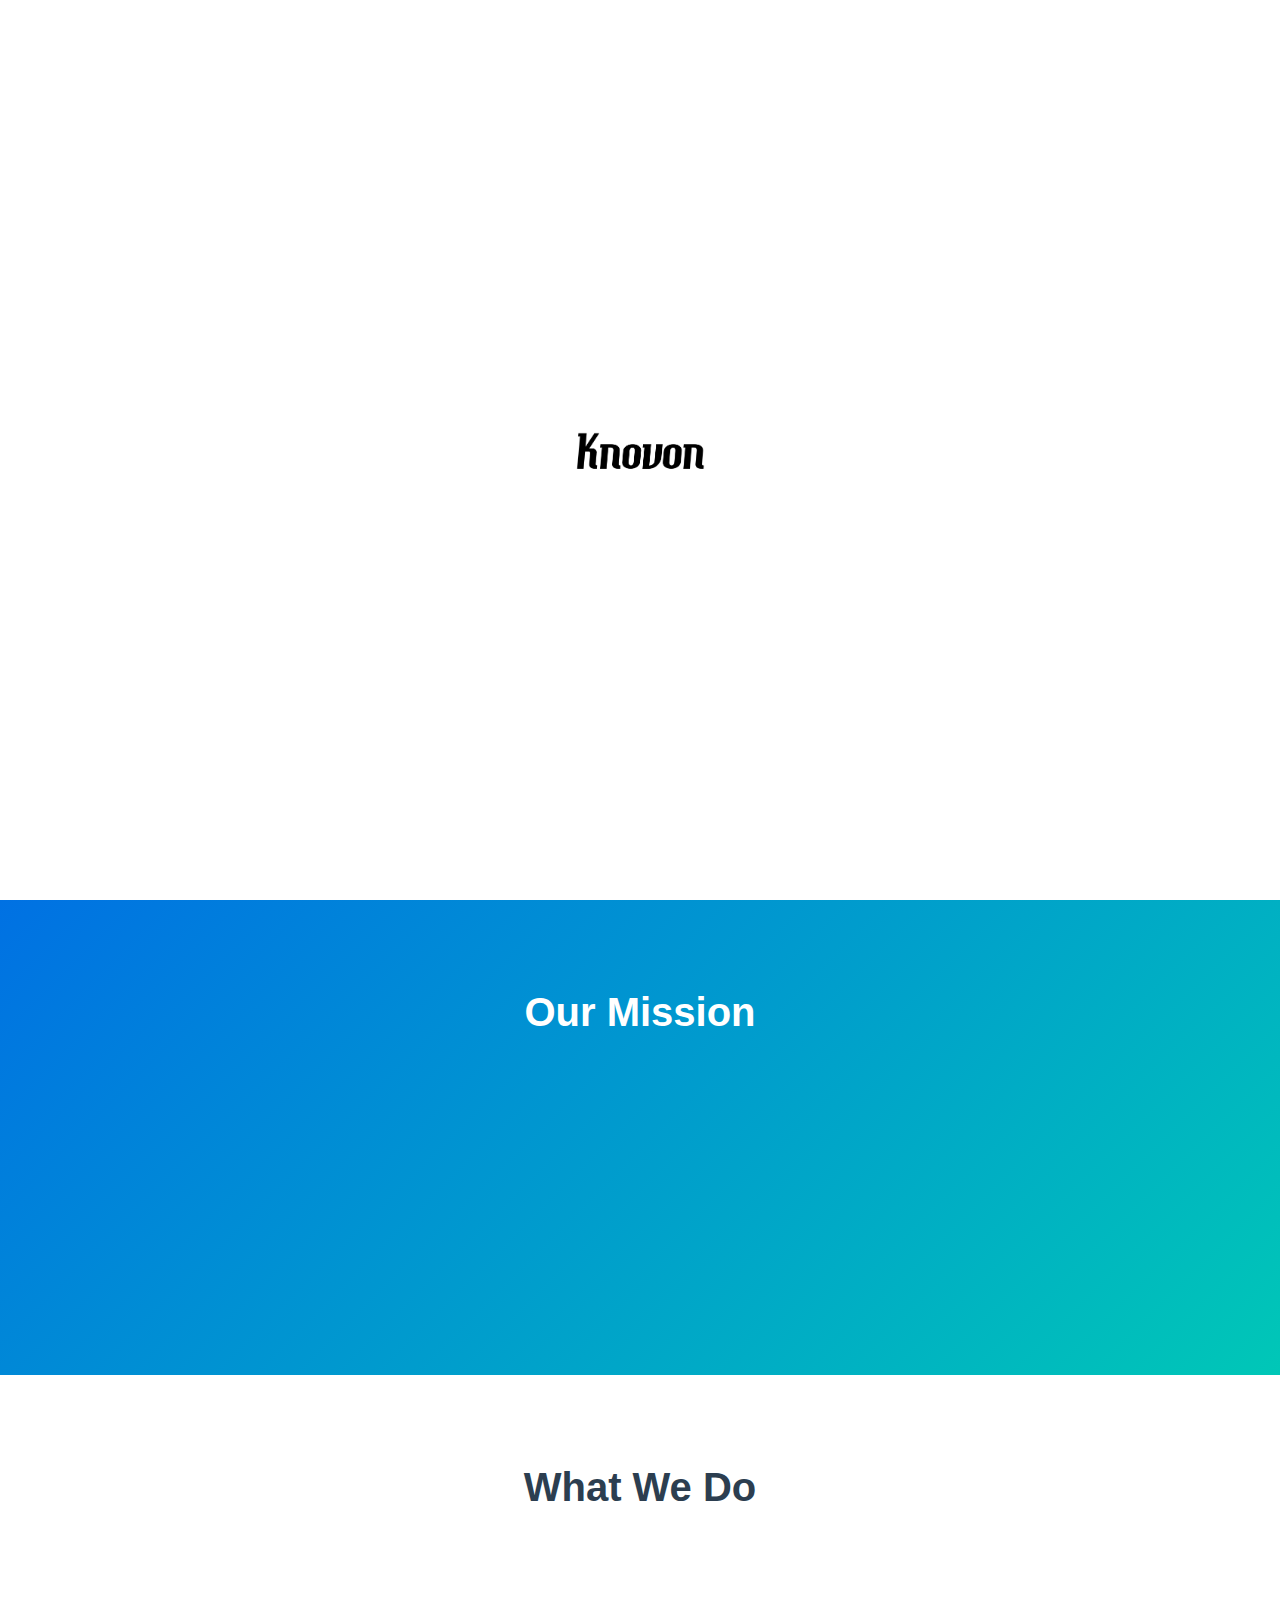
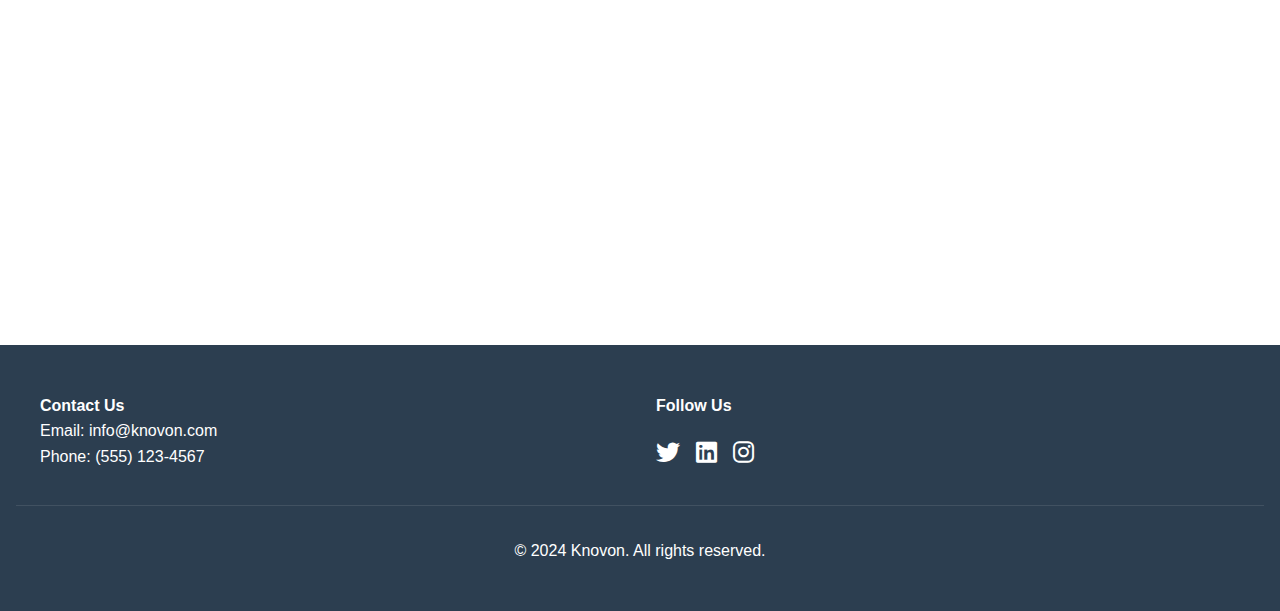
==== index.html @ cc5203a2 "Initial commit" ====
<!DOCTYPE html>
<html lang="en">
<head>
    <meta charset="UTF-8">
    <meta name="viewport" content="width=device-width, initial-scale=1.0">
    <meta name="description" content="Knovon - Innovating technology, shaping the future, and empowering tomorrow's workforce through cutting-edge software solutions and training programs">
    <meta name="keywords" content="technology innovation, software development, workforce training, tech mentorship, volunteer opportunities">
    <title>Knovon | Innovating Technology, Shaping Future</title>
    <link rel="stylesheet" href="styles.css">
    <link rel="stylesheet" href="https://cdnjs.cloudflare.com/ajax/libs/font-awesome/6.0.0/css/all.min.css">
</head>
<body>
    <header>
        <nav class="main-nav">
            <div class="logo">
                <img src="Knovon_black.png" alt="Knovon Logo" class="logo-img">
            </div>
            <div class="nav-container">
                <ul class="nav-links">
                    <li><a href="#about">About Us</a></li>
                    <li><a href="#innovation">Innovation</a></li>
                    <li><a href="#training">Training</a></li>
                    <li><a href="#careers">Careers</a></li>
                    <li><a href="#contact">Contact</a></li>
                </ul>
                <button class="join-us-btn">Join Us</button>
                <button class="mobile-menu-btn">
                    <span></span>
                    <span></span>
                    <span></span>
                </button>
            </div>
        </nav>
    </header>

    <main>
        <section class="hero">
            <div class="hero-content">
                <h1>Innovating Technology, Empowering the Future</h1>
                <p>Building tomorrow's technology leaders through innovative software development, game creation, and hands-on training programs.</p>
                <div class="cta-buttons">
                    <button class="primary-btn">Join Our Community</button>
                    <button class="secondary-btn">Explore Projects</button>
                </div>
            </div>
            <div class="hero-stats">
                <div class="stat-item">
                    <span class="stat-number">1000+</span>
                    <span class="stat-label">Students Impacted Annually</span>
                </div>
                <div class="stat-item">
                    <span class="stat-number">50+</span>
                    <span class="stat-label">Active Projects</span>
                </div>
                <div class="stat-item">
                    <span class="stat-number">100%</span>
                    <span class="stat-label">Hands-on Learning</span>
                </div>
            </div>
        </section>

        <section id="vision" class="vision-section">
            <h2>Our Mission</h2>
            <div class="vision-cards">
                <div class="vision-card">
                    <i class="fas fa-rocket"></i>
                    <h3>Innovate</h3>
                    <p>Developing groundbreaking software, apps, and games that address real-world challenges</p>
                </div>
                <div class="vision-card">
                    <i class="fas fa-users"></i>
                    <h3>Empower</h3>
                    <p>Providing hands-on training and mentorship to shape tomorrow's tech leaders</p>
                </div>
                <div class="vision-card">
                    <i class="fas fa-lightbulb"></i>
                    <h3>Inspire</h3>
                    <p>Fostering creativity and innovation through collaborative learning</p>
                </div>
            </div>
        </section>

        <section id="what-we-do" class="services-section">
            <h2>What We Do</h2>
            <div class="services-grid">
                <div class="service-card">
                    <i class="fas fa-mobile-alt"></i>
                    <h3>Software Development</h3>
                    <p>Building scalable mobile apps, websites, and server solutions</p>
                </div>
                <div class="service-card">
                    <i class="fas fa-gamepad"></i>
                    <h3>Game Development</h3>
                    <p>Creating engaging games and mods for platforms like Roblox and Minecraft</p>
                </div>
                <div class="service-card">
                    <i class="fas fa-brain"></i>
                    <h3>Research & Innovation</h3>
                    <p>Exploring AI, machine learning, and emerging technologies</p>
                </div>
                <div class="service-card">
                    <i class="fas fa-graduation-cap"></i>
                    <h3>Workforce Training</h3>
                    <p>Offering structured mentorship and real-world project experience</p>
                </div>
            </div>
        </section>
    </main>

    <footer>
        <div class="footer-content">
            <div class="footer-section">
                <h4>Contact Us</h4>
                <p>Email: info@knovon.com</p>
                <p>Phone: (555) 123-4567</p>
            </div>
            <div class="footer-section">
                <h4>Follow Us</h4>
                <div class="social-links">
                    <a href="#" aria-label="Follow us on Twitter"><i class="fab fa-twitter"></i></a>
                    <a href="#" aria-label="Connect on LinkedIn"><i class="fab fa-linkedin"></i></a>
                    <a href="#" aria-label="Follow us on Instagram"><i class="fab fa-instagram"></i></a>
                </div>
            </div>
        </div>
        <div class="footer-bottom">
            <p>&copy; 2024 Knovon. All rights reserved.</p>
        </div>
    </footer>
    <div class="loading">
        <img src="Knovon_black.png" alt="Knovon Logo" class="loading-logo">
    </div>
    <script src="script.js"></script>
</body>
</html>
---- styles.css ----
:root {
    --primary-color: #0071e3;
    --secondary-color: #00c7b7;
    --accent-color: #ff6b6b;
    --text-color: #2c3e50;
    --light-bg: #f8f9fa;
    --white: #ffffff;
    --transition: all 0.3s ease;
    --max-width: 1200px;
    --header-height: 80px;
}

* {
    margin: 0;
    padding: 0;
    box-sizing: border-box;
    font-family: 'Inter', -apple-system, BlinkMacSystemFont, "Segoe UI", Roboto, sans-serif;
}

body {
    color: var(--text-color);
    line-height: 1.6;
}

/* Navigation */
.main-nav {
    display: flex;
    justify-content: space-between;
    align-items: center;
    padding: 0 5%;
    background: var(--white);
    box-shadow: 0 2px 10px rgba(0, 0, 0, 0.1);
    position: fixed;
    width: 100%;
    z-index: 1000;
    height: var(--header-height);
}

.nav-container {
    display: flex;
    align-items: center;
    gap: 2rem;
}

.nav-links {
    display: flex;
    gap: 2rem;
    list-style: none;
}

.nav-links a {
    text-decoration: none;
    color: var(--text-color);
    font-weight: 500;
    transition: var(--transition);
}

.nav-links a:hover {
    color: var(--primary-color);
}

.join-us-btn {
    background: var(--primary-color);
    color: var(--white);
    padding: 0.5rem 1.5rem;
    border: none;
    border-radius: 25px;
    cursor: pointer;
    transition: var(--transition);
}

.join-us-btn:hover {
    background: darken(var(--primary-color), 10%);
    transform: translateY(-2px);
}

.logo {
    display: flex;
    align-items: center;
}

.logo-img {
    height: 50px;
    width: auto;
    transition: var(--transition);
}

.logo-img:hover {
    transform: scale(1.05);
}

.mobile-menu-btn {
    display: none;
    background: none;
    border: none;
    cursor: pointer;
    padding: 0.5rem;
}

.mobile-menu-btn span {
    display: block;
    width: 25px;
    height: 2px;
    background-color: var(--text-color);
    margin: 5px 0;
    transition: var(--transition);
}

/* Hero Section */
.hero {
    min-height: 100vh;
    background: linear-gradient(135deg, var(--primary-color), var(--secondary-color));
    color: var(--white);
    display: flex;
    flex-direction: column;
    justify-content: center;
    align-items: center;
    text-align: center;
    padding: 5rem 1rem;
    padding-top: calc(var(--header-height) + 2rem);
}

.hero-content {
    max-width: 800px;
    margin: 0 auto;
}

.hero-content h1 {
    font-size: 3.5rem;
    margin-bottom: 1rem;
    line-height: 1.2;
}

.hero-content p {
    font-size: 1.25rem;
    margin-bottom: 2rem;
    max-width: 600px;
}

.cta-buttons {
    display: flex;
    gap: 1rem;
    justify-content: center;
}

.primary-btn, .secondary-btn {
    padding: 1rem 2rem;
    border-radius: 25px;
    font-weight: 600;
    cursor: pointer;
    transition: var(--transition);
}

.primary-btn {
    background: var(--white);
    color: var(--primary-color);
    border: none;
}

.secondary-btn {
    background: transparent;
    color: var(--white);
    border: 2px solid var(--white);
}

/* Stats Section */
.hero-stats {
    display: flex;
    gap: 3rem;
    margin-top: 4rem;
}

.stat-item {
    text-align: center;
}

.stat-number {
    font-size: 2.5rem;
    font-weight: 700;
    display: block;
}

.stat-label {
    font-size: 1rem;
    opacity: 0.9;
}

/* Vision Section */
.vision-section {
    padding: 5rem 1rem;
    background: linear-gradient(135deg, var(--primary-color), var(--secondary-color));
    color: var(--white);
}

.vision-section h2 {
    text-align: center;
    margin-bottom: 3rem;
    font-size: 2.5rem;
}

.vision-cards {
    display: grid;
    grid-template-columns: repeat(auto-fit, minmax(250px, 1fr));
    gap: 2rem;
    margin-top: 3rem;
}

.vision-card {
    background: rgba(255, 255, 255, 0.1);
    backdrop-filter: blur(10px);
    border: 1px solid rgba(255, 255, 255, 0.2);
    padding: 2rem;
    border-radius: 10px;
    text-align: center;
    transition: var(--transition);
    box-shadow: 0 4px 6px rgba(0, 0, 0, 0.1);
    cursor: pointer;
    transform-origin: center;
}

.vision-card:hover {
    transform: translateY(-10px) scale(1.02);
}

.vision-card i {
    font-size: 2.5rem;
    color: var(--white);
    margin-bottom: 1rem;
}

.vision-card h3,
.vision-card p {
    color: var(--white);
}

/* Services Section */
.services-section {
    padding: 5rem 1rem;
    background: var(--white);
}

.services-section h2 {
    text-align: center;
    margin-bottom: 3rem;
    font-size: 2.5rem;
    color: var(--text-color);
}

.services-grid {
    display: grid;
    grid-template-columns: repeat(auto-fit, minmax(250px, 1fr));
    gap: 2rem;
    max-width: 1200px;
    margin: 0 auto;
    padding: 0 1rem;
}

.service-card {
    background: var(--light-bg);
    padding: 2rem;
    border-radius: 10px;
    text-align: center;
    transition: var(--transition);
    box-shadow: 0 4px 6px rgba(0, 0, 0, 0.1);
    cursor: pointer;
    transform-origin: center;
}

.service-card:hover {
    transform: translateY(-10px) scale(1.02);
}

.service-card i {
    font-size: 2.5rem;
    color: var(--primary-color);
    margin-bottom: 1.5rem;
}

.service-card h3 {
    color: var(--text-color);
    margin-bottom: 1rem;
    font-size: 1.5rem;
}

.service-card p {
    color: var(--text-color);
    opacity: 0.8;
    line-height: 1.6;
}

/* Footer */
footer {
    background: var(--text-color);
    color: var(--white);
    padding: 3rem 1rem;
}

.footer-content {
    display: grid;
    grid-template-columns: repeat(auto-fit, minmax(200px, 1fr));
    gap: 2rem;
    max-width: 1200px;
    margin: 0 auto;
}

.social-links {
    display: flex;
    gap: 1rem;
    margin-top: 1rem;
}

.social-links a {
    color: var(--white);
    font-size: 1.5rem;
    transition: var(--transition);
}

.social-links a:hover {
    color: var(--secondary-color);
}

.footer-bottom {
    text-align: center;
    margin-top: 2rem;
    padding-top: 2rem;
    border-top: 1px solid rgba(255, 255, 255, 0.1);
}

/* Responsive Design */
@media (max-width: 968px) {
    .nav-container {
        gap: 1rem;
    }

    .nav-links {
        position: fixed;
        top: var(--header-height);
        left: 0;
        width: 100%;
        background: var(--white);
        flex-direction: column;
        align-items: center;
        padding: 2rem;
        gap: 1.5rem;
        transform: translateY(-150%);
        opacity: 0;
        transition: var(--transition);
        box-shadow: 0 4px 6px rgba(0, 0, 0, 0.1);
    }

    .nav-links.active {
        transform: translateY(0);
        opacity: 1;
    }

    .mobile-menu-btn {
        display: block;
    }

    .mobile-menu-btn.active span:nth-child(1) {
        transform: rotate(45deg) translate(5px, 5px);
    }

    .mobile-menu-btn.active span:nth-child(2) {
        opacity: 0;
    }

    .mobile-menu-btn.active span:nth-child(3) {
        transform: rotate(-45deg) translate(7px, -6px);
    }
}

@media (max-width: 768px) {
    :root {
        --header-height: 60px;
    }

    .hero-content h1 {
        font-size: 2rem;
    }

    .hero-content p {
        font-size: 1rem;
    }

    .cta-buttons {
        flex-direction: column;
        gap: 1rem;
    }

    .primary-btn, .secondary-btn {
        width: 100%;
    }

    .hero-stats {
        flex-direction: column;
        gap: 2rem;
    }

    .vision-cards, .services-grid {
        grid-template-columns: 1fr;
    }
}

/* Add smooth scrolling */
html {
    scroll-behavior: smooth;
}

/* Add loading animation */
.loading {
    position: fixed;
    top: 0;
    left: 0;
    width: 100%;
    height: 100%;
    background: var(--white);
    display: flex;
    justify-content: center;
    align-items: center;
    z-index: 9999;
}

.loading.hidden {
    display: none;
}

.loading-logo {
    height: 80px;
    width: auto;
    animation: pulse 1.5s infinite;
}

@keyframes pulse {
    0% {
        transform: scale(1);
        opacity: 1;
    }
    50% {
        transform: scale(1.1);
        opacity: 0.8;
    }
    100% {
        transform: scale(1);
        opacity: 1;
    }
}

/* Add scroll animations */
.fade-in {
    opacity: 0;
    transform: translateY(20px);
    transition: opacity 0.6s ease, transform 0.6s ease;
}

.fade-in.visible {
    opacity: 1;
    transform: translateY(0);
}

/* Center all section content */
.section-container {
    max-width: var(--max-width);
    margin: 0 auto;
    padding: 0 2rem;
}
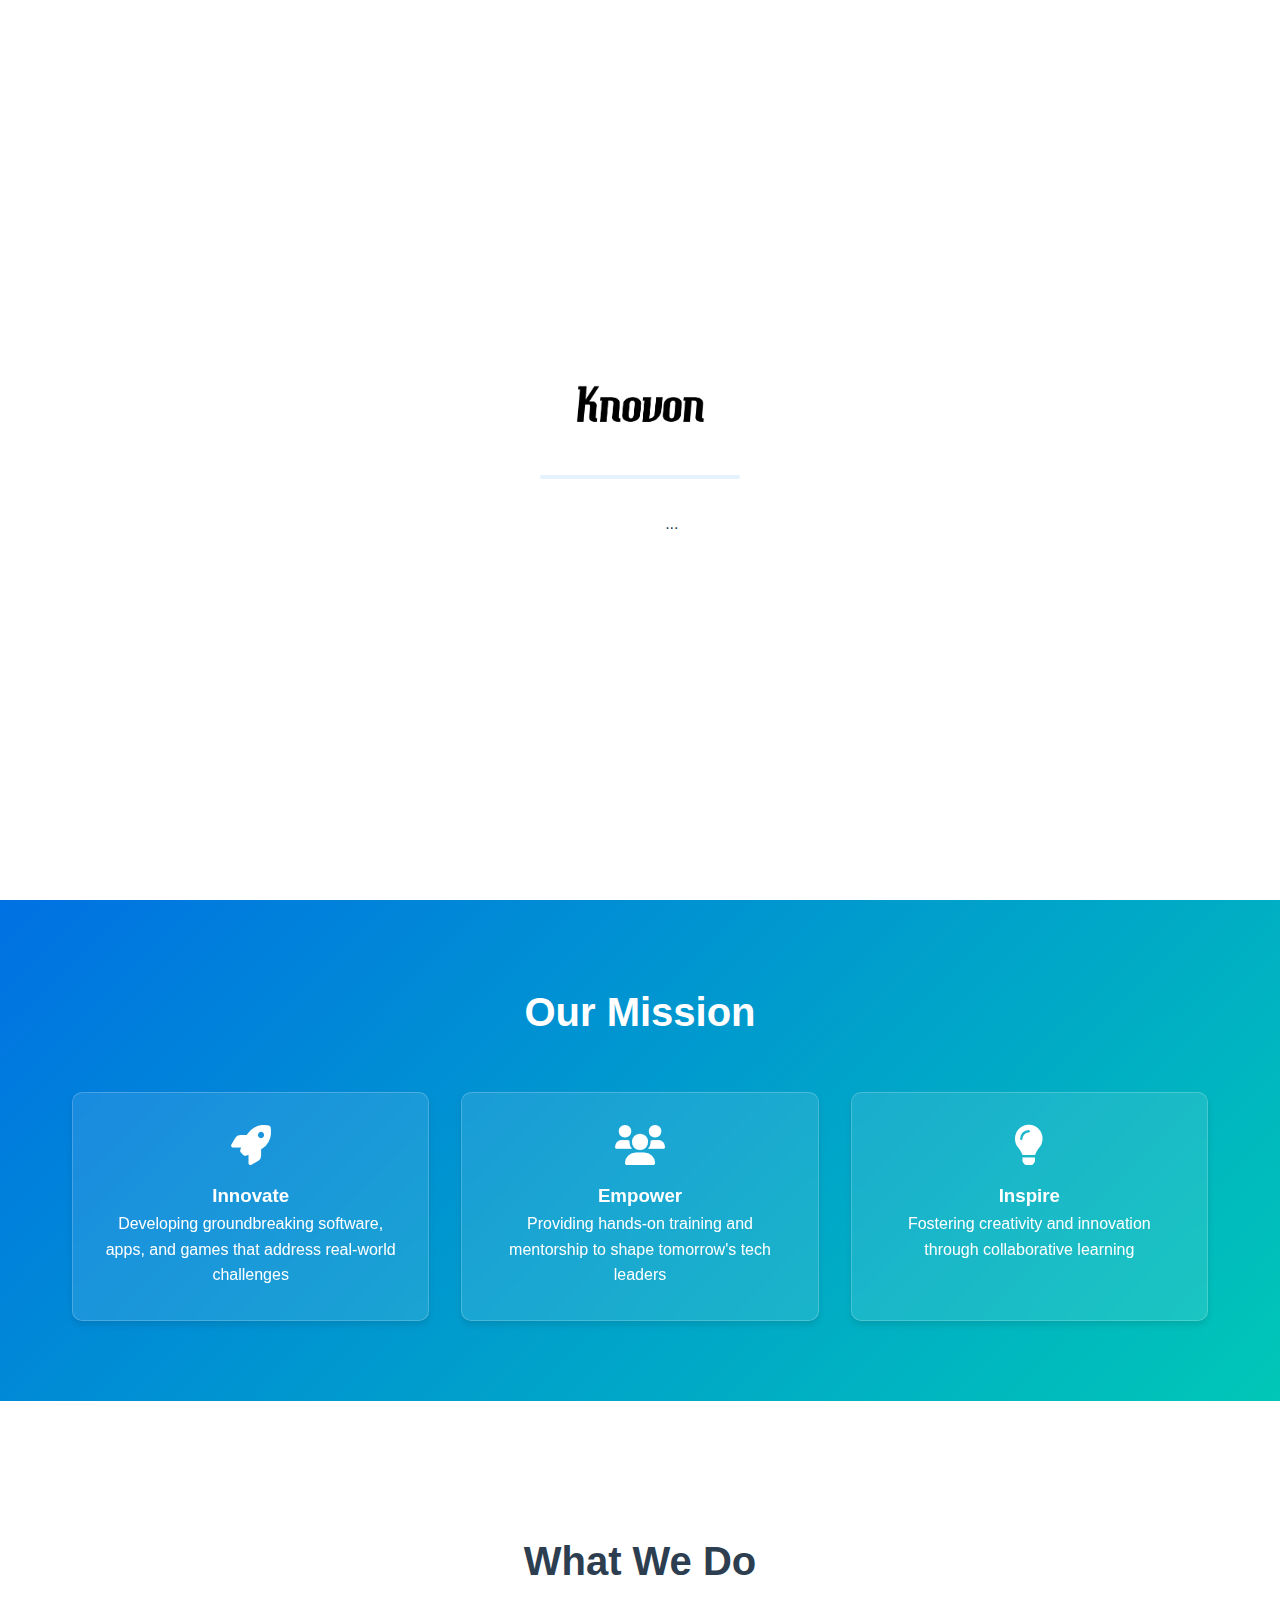
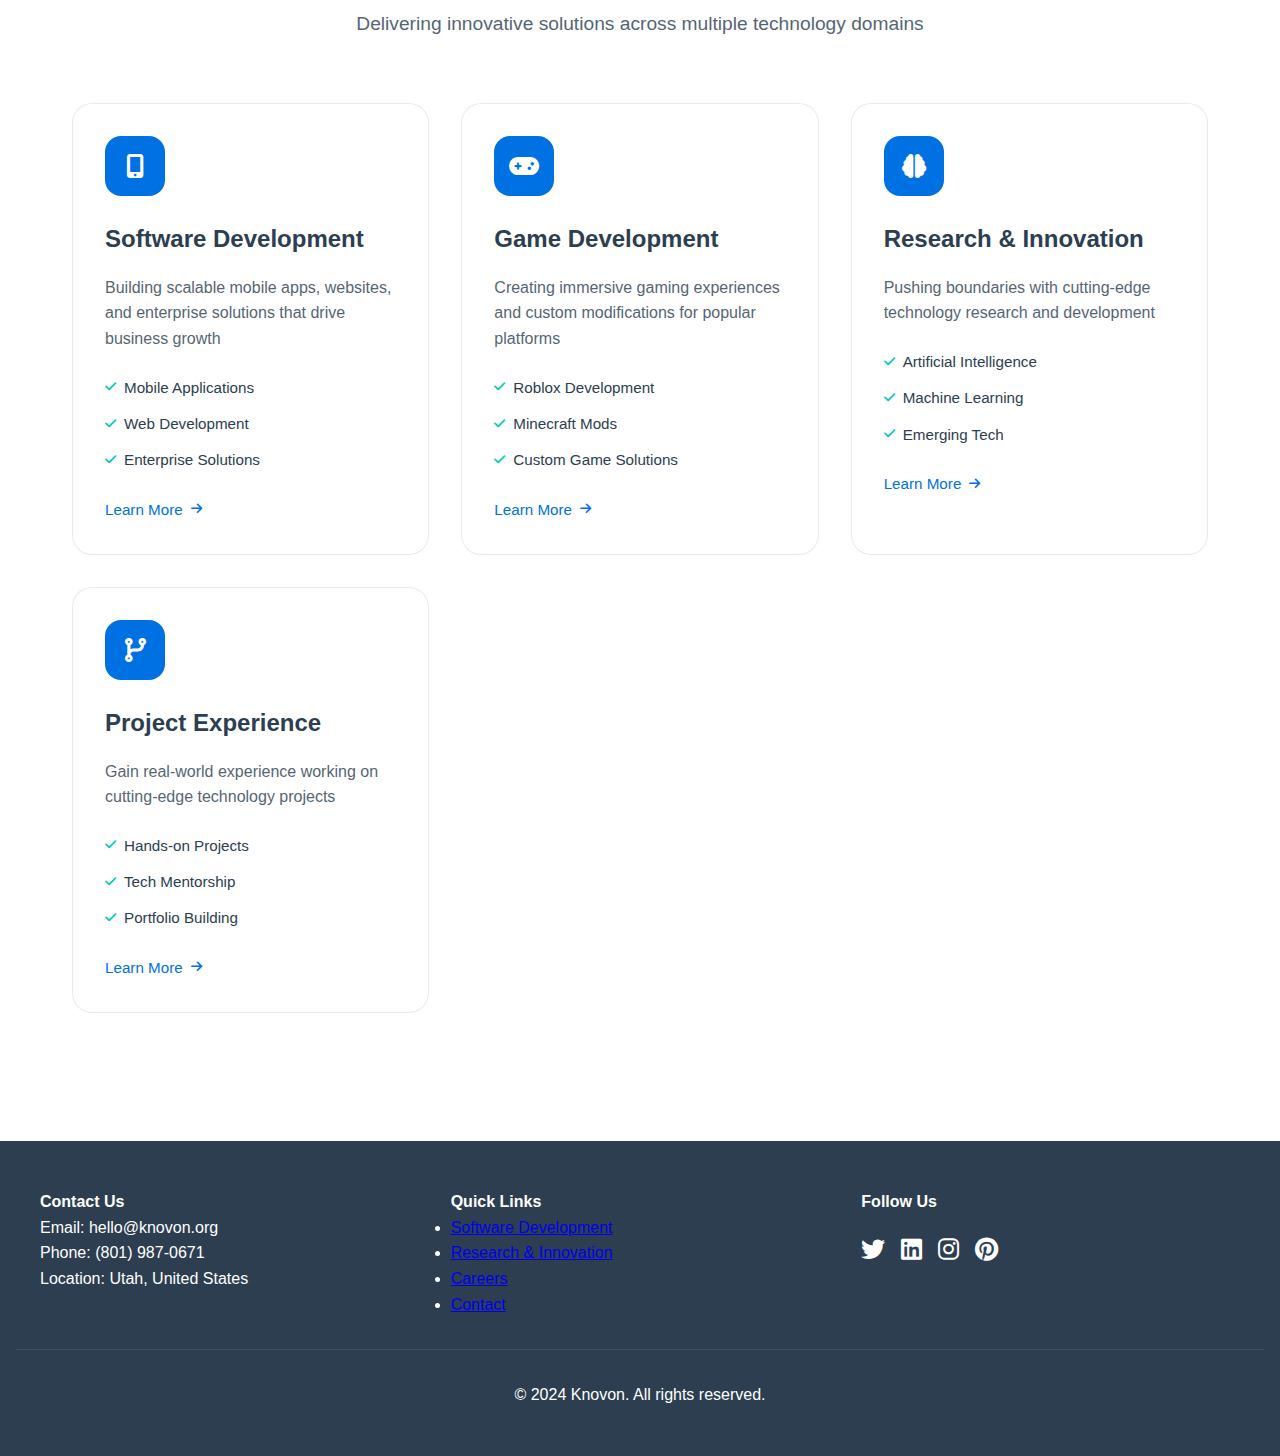
==== commit 7176dd01: "bugfix" ====
--- a/index.html
+++ b/index.html
@@ -3,9 +3,14 @@
 <head>
     <meta charset="UTF-8">
     <meta name="viewport" content="width=device-width, initial-scale=1.0">
-    <meta name="description" content="Knovon - Innovating technology, shaping the future, and empowering tomorrow's workforce through cutting-edge software solutions and training programs">
-    <meta name="keywords" content="technology innovation, software development, workforce training, tech mentorship, volunteer opportunities">
-    <title>Knovon | Innovating Technology, Shaping Future</title>
+    <meta name="description" content="Knovon is a leading software development enterprise empowering the next generation through innovative technology, game development, and hands-on training programs. Join us in shaping the future of tech.">
+    <meta name="keywords" content="software development, tech education, game development, coding training, tech innovation, Minecraft mods, Roblox development, student mentorship, tech internships, Utah tech company">
+    <meta name="author" content="Knovon">
+    <meta property="og:title" content="Knovon | Innovating Technology, Empowering the Future">
+    <meta property="og:description" content="Building tomorrow's technology leaders through innovative software development, game creation, and hands-on training programs.">
+    <meta property="og:image" content="images/Knovon_black.png">
+    <meta property="og:url" content="https://knovon.org">
+    <title>Knovon | Innovating Technology, Empowering the Future</title>
     <link rel="stylesheet" href="styles.css">
     <link rel="stylesheet" href="https://cdnjs.cloudflare.com/ajax/libs/font-awesome/6.0.0/css/all.min.css">
 </head>
@@ -13,17 +18,215 @@
     <header>
         <nav class="main-nav">
             <div class="logo">
-                <img src="Knovon_black.png" alt="Knovon Logo" class="logo-img">
+                <a href="index.html">
+                    <img src="images/Knovon_black.png" alt="Knovon Logo" class="logo-img">
+                </a>
             </div>
             <div class="nav-container">
                 <ul class="nav-links">
-                    <li><a href="#about">About Us</a></li>
-                    <li><a href="#innovation">Innovation</a></li>
-                    <li><a href="#training">Training</a></li>
-                    <li><a href="#careers">Careers</a></li>
-                    <li><a href="#contact">Contact</a></li>
+                    <li class="dropdown">
+                        <a href="#" class="dropdown-trigger">Innovations <i class="fas fa-chevron-down"></i></a>
+                        <div class="mega-dropdown">
+                            <div class="dropdown-content">
+                                <div class="dropdown-section featured">
+                                    <h3>Our Innovations</h3>
+                                    <img src="images/Ofice-Look1.png" alt="Knovon Innovation" class="dropdown-image">
+                                    <p>Creating cutting-edge solutions that shape the future of technology.</p>
+                                    <a href="innovation.html" class="learn-more-btn">View All Projects <i class="fas fa-arrow-right"></i></a>
+                                </div>
+                                <div class="dropdown-section links">
+                                    <div class="link-column">
+                                        <h4>Featured iOS Apps</h4>
+                                        <div class="app-links">
+                                            <a href="#" class="app-link">
+                                                <img src="images/excutiveActions.png" alt="Executive Action" class="app-icon">
+                                                <div class="app-info">
+                                                    <span class="app-name">Executive Action</span>
+                                                    <span class="app-platform">iOS App</span>
+                                                </div>
+                                            </a>
+                                            <a href="#" class="app-link">
+                                                <img src="images/Knovon_black.png" alt="Bible App" class="app-icon">
+                                                <div class="app-info">
+                                                    <span class="app-name">Bible App</span>
+                                                    <span class="app-platform">iOS App</span>
+                                                </div>
+                                            </a>
+                                        </div>
+                                    </div>
+                                    <div class="link-column">
+                                        <h4>Programs</h4>
+                                        <ul>
+                                            <li><a href="https://kids.knovon.org" target="_blank">Knovon Kids</a></li>
+                                            <li><a href="#">Executive Action</a></li>
+                                            <li><a href="#">Web Programs</a></li>
+                                            <li><a href="#">Browser Extensions</a></li>
+                                            <li><a href="apps.html">More Apps</a></li>
+                                        </ul>
+                                    </div>
+                                    <div class="link-column">
+                                        <h4>Solutions</h4>
+                                        <ul>
+                                            <li><a href="software.html">Software Development</a></li>
+                                            <li><a href="games.html">Game Development</a></li>
+                                            <li><a href="innovation.html">Research & Innovation</a></li>
+                                            <li><a href="careers.html">Join Our Team</a></li>
+                                        </ul>
+                                    </div>
+                                </div>
+                            </div>
+                        </div>
+                    </li>
+                    <li class="dropdown">
+                        <a href="#" class="dropdown-trigger">About Us <i class="fas fa-chevron-down"></i></a>
+                        <div class="mega-dropdown">
+                            <div class="dropdown-content">
+                                <div class="dropdown-section featured">
+                                    <h3>About Knovon</h3>
+                                    <img src="https://placehold.co/800x400?text=About+Knovon" alt="Knovon Office" class="dropdown-image">
+                                    <p>Empowering the next generation through innovative technology and hands-on learning experiences.</p>
+                                    <a href="about.html" class="learn-more-btn">Learn More <i class="fas fa-arrow-right"></i></a>
+                                </div>
+                                <div class="dropdown-section links">
+                                    <div class="link-column">
+                                        <h4>Company</h4>
+                                        <ul>
+                                            <li><a href="about.html#story">Our Story</a></li>
+                                            <li><a href="about.html#mission">Mission & Values</a></li>
+                                            <li><a href="about.html#team">Leadership Team</a></li>
+                                            <li><a href="about.html#impact">Social Impact</a></li>
+                                        </ul>
+                                    </div>
+                                    <div class="link-column">
+                                        <h4>What We Do</h4>
+                                        <ul>
+                                            <li><a href="software.html">Software Development</a></li>
+                                            <li><a href="games.html">Game Development</a></li>
+                                            <li><a href="training.html">Workforce Training</a></li>
+                                            <li><a href="innovation.html">Innovation Lab</a></li>
+                                        </ul>
+                                    </div>
+                                    <div class="link-column">
+                                        <h4>Latest Updates</h4>
+                                        <div class="news-item">
+                                            <span class="news-date">March 2024</span>
+                                            <a href="#" class="news-link">Knovon Launches New Innovation Lab</a>
+                                        </div>
+                                        <div class="news-item">
+                                            <span class="news-date">February 2024</span>
+                                            <a href="#" class="news-link">Partnership with Local Schools Announced</a>
+                                        </div>
+                                    </div>
+                                </div>
+                            </div>
+                        </div>
+                    </li>
+                    <li><a href="careers.html">Careers</a></li>
+                    <li class="dropdown">
+                        <a href="#" class="dropdown-trigger">Contact <i class="fas fa-chevron-down"></i></a>
+                        <div class="mega-dropdown">
+                            <div class="dropdown-content">
+                                <div class="dropdown-section featured">
+                                    <h3>Get in Touch</h3>
+                                    <p>We'd love to hear from you! Reach out through any of these channels.</p>
+                                    <div class="contact-options">
+                                        <a href="mailto:hello@knovon.org" class="contact-option">
+                                            <i class="fas fa-envelope"></i>
+                                            <div class="contact-info">
+                                                <span class="contact-label">Email Us</span>
+                                                <span class="contact-value">hello@knovon.org</span>
+                                            </div>
+                                        </a>
+                                        <a href="tel:8019870671" class="contact-option">
+                                            <i class="fas fa-phone"></i>
+                                            <div class="contact-info">
+                                                <span class="contact-label">Call Us</span>
+                                                <span class="contact-value">(801) 987-0671</span>
+                                            </div>
+                                        </a>
+                                        <a href="support.html" class="contact-option">
+                                            <i class="fas fa-headset"></i>
+                                            <div class="contact-info">
+                                                <span class="contact-label">Support</span>
+                                                <span class="contact-value">Get Help</span>
+                                            </div>
+                                        </a>
+                                    </div>
+                                    <a href="contact.html" class="learn-more-btn">Contact Page <i class="fas fa-arrow-right"></i></a>
+                                </div>
+                                <div class="dropdown-section links">
+                                    <div class="link-column">
+                                        <h4>Help & Support</h4>
+                                        <ul>
+                                            <li>
+                                                <a href="beta-program.html">
+                                                    <i class="fas fa-flask"></i>
+                                                    Beta Program
+                                                </a>
+                                            </li>
+                                            <li>
+                                                <a href="report-problem.html">
+                                                    <i class="fas fa-bug"></i>
+                                                    Report a Problem
+                                                </a>
+                                            </li>
+                                            <li>
+                                                <a href="account-help.html">
+                                                    <i class="fas fa-user-shield"></i>
+                                                    Account Help
+                                                </a>
+                                            </li>
+                                            <li>
+                                                <a href="employee-help.html">
+                                                    <i class="fas fa-id-badge"></i>
+                                                    Employee Help Center
+                                                </a>
+                                            </li>
+                                        </ul>
+                                    </div>
+                                    <div class="link-column">
+                                        <h4>Connect With Us</h4>
+                                        <ul>
+                                            <li>
+                                                <a href="https://twitter.com/knovon_" target="_blank">
+                                                    <i class="fab fa-twitter"></i>
+                                                    Twitter
+                                                </a>
+                                            </li>
+                                            <li>
+                                                <a href="https://www.linkedin.com/company/knovon/" target="_blank">
+                                                    <i class="fab fa-linkedin"></i>
+                                                    LinkedIn
+                                                </a>
+                                            </li>
+                                            <li>
+                                                <a href="https://www.instagram.com/knovon/" target="_blank">
+                                                    <i class="fab fa-instagram"></i>
+                                                    Instagram
+                                                </a>
+                                            </li>
+                                            <li>
+                                                <a href="https://www.pinterest.com/knovondev/" target="_blank">
+                                                    <i class="fab fa-pinterest"></i>
+                                                    Pinterest
+                                                </a>
+                                            </li>
+                                            <li>
+                                                <a href="https://g.page/r/Cbdf1VD2_lmuEAI/review" target="_blank">
+                                                    <i class="fas fa-star"></i>
+                                                    Leave a Review
+                                                </a>
+                                            </li>
+                                        </ul>
+                                    </div>
+                                </div>
+                            </div>
+                        </div>
+                    </li>
                 </ul>
-                <button class="join-us-btn">Join Us</button>
+                <div class="nav-buttons">
+                    <button class="login-btn">Login <i class="fas fa-user"></i></button>
+                </div>
                 <button class="mobile-menu-btn">
                     <span></span>
                     <span></span>
@@ -31,77 +234,255 @@
                 </button>
             </div>
         </nav>
+        <!-- Mobile Menu -->
+        <div class="mobile-menu">
+            <div class="mobile-menu-header">
+                <img src="images/Knovon_black.png" alt="Knovon Logo" class="mobile-logo">
+                <button class="mobile-close-btn">
+                    <i class="fas fa-times"></i>
+                </button>
+            </div>
+            <nav class="mobile-nav">
+                <ul class="mobile-nav-list">
+                    <li>
+                        <a href="index.html">Home</a>
+                    </li>
+                    <li class="mobile-dropdown">
+                        <button class="mobile-dropdown-trigger">
+                            Innovations
+                            <i class="fas fa-chevron-down"></i>
+                        </button>
+                        <ul class="mobile-dropdown-content">
+                            <li><a href="https://kids.knovon.org">Knovon Kids</a></li>
+                            <li><a href="#">Executive Action</a></li>
+                            <li><a href="#">Web Programs</a></li>
+                            <li><a href="#">Browser Extensions</a></li>
+                            <li><a href="apps.html">All Apps</a></li>
+                        </ul>
+                    </li>
+                    <li class="mobile-dropdown">
+                        <button class="mobile-dropdown-trigger">
+                            About Us
+                            <i class="fas fa-chevron-down"></i>
+                        </button>
+                        <ul class="mobile-dropdown-content">
+                            <li><a href="about.html#story">Our Story</a></li>
+                            <li><a href="about.html#mission">Mission & Values</a></li>
+                            <li><a href="about.html#team">Leadership Team</a></li>
+                            <li><a href="about.html#impact">Social Impact</a></li>
+                        </ul>
+                    </li>
+                    <li>
+                        <a href="careers.html">Careers</a>
+                    </li>
+                    <li class="mobile-dropdown">
+                        <button class="mobile-dropdown-trigger">
+                            Contact
+                            <i class="fas fa-chevron-down"></i>
+                        </button>
+                        <ul class="mobile-dropdown-content">
+                            <li>
+                                <a href="mailto:hello@knovon.org">
+                                    <i class="fas fa-envelope"></i>
+                                    hello@knovon.org
+                                </a>
+                            </li>
+                            <li>
+                                <a href="tel:8019870671">
+                                    <i class="fas fa-phone"></i>
+                                    (801) 987-0671
+                                </a>
+                            </li>
+                            <li>
+                                <a href="support.html">
+                                    <i class="fas fa-headset"></i>
+                                    Support
+                                </a>
+                            </li>
+                            <li>
+                                <a href="beta-program.html">
+                                    <i class="fas fa-flask"></i>
+                                    Beta Program
+                                </a>
+                            </li>
+                            <li>
+                                <a href="report-problem.html">
+                                    <i class="fas fa-bug"></i>
+                                    Report a Problem
+                                </a>
+                            </li>
+                            <li>
+                                <a href="account-help.html">
+                                    <i class="fas fa-user-shield"></i>
+                                    Account Help
+                                </a>
+                            </li>
+                            <li>
+                                <a href="employee-help.html">
+                                    <i class="fas fa-id-badge"></i>
+                                    Employee Help Center
+                                </a>
+                            </li>
+                            <li>
+                                <a href="contact.html">
+                                    <i class="fas fa-arrow-right"></i>
+                                    Contact Page
+                                </a>
+                            </li>
+                            <li>
+                                <a href="https://g.page/r/Cbdf1VD2_lmuEAI/review" target="_blank">
+                                    <i class="fas fa-star"></i>
+                                    Leave a Review
+                                </a>
+                            </li>
+                        </ul>
+                    </li>
+                </ul>
+            </nav>
+            <div class="mobile-menu-footer">
+                <button class="login-btn mobile-login">
+                    <i class="fas fa-user"></i>
+                    Login
+                </button>
+                <div class="mobile-social-links">
+                    <a href="https://twitter.com/knovon_" target="_blank" aria-label="Follow us on Twitter"><i class="fab fa-twitter"></i></a>
+                    <a href="https://www.linkedin.com/company/knovon/" target="_blank" aria-label="Connect on LinkedIn"><i class="fab fa-linkedin"></i></a>
+                    <a href="https://www.instagram.com/knovon/" target="_blank" aria-label="Follow us on Instagram"><i class="fab fa-instagram"></i></a>
+                    <a href="https://www.pinterest.com/knovondev/" target="_blank" aria-label="Follow us on Pinterest"><i class="fab fa-pinterest"></i></a>
+                </div>
+            </div>
+        </div>
     </header>
 
     <main>
         <section class="hero">
             <div class="hero-content">
-                <h1>Innovating Technology, Empowering the Future</h1>
-                <p>Building tomorrow's technology leaders through innovative software development, game creation, and hands-on training programs.</p>
+                <h1>
+                    <span>Empowering the Next</span>
+                    <span class="highlight">Generation of Tech</span>
+                </h1>
+                <p class="hero-description">Building tomorrow's technology leaders through innovative development and hands-on training.</p>
                 <div class="cta-buttons">
-                    <button class="primary-btn">Join Our Community</button>
-                    <button class="secondary-btn">Explore Projects</button>
+                    <a href="#what-we-do" class="primary-btn">
+                        Explore Our Work
+                        <i class="fas fa-arrow-right"></i>
+                    </a>
+                    <a href="contact.html" class="secondary-btn">
+                        Get in Touch
+                        <i class="fas fa-envelope"></i>
+                    </a>
                 </div>
             </div>
             <div class="hero-stats">
                 <div class="stat-item">
-                    <span class="stat-number">1000+</span>
-                    <span class="stat-label">Students Impacted Annually</span>
+                    <div class="stat-value">1,000+</div>
+                    <div class="stat-label">Tech Participants</div>
                 </div>
                 <div class="stat-item">
-                    <span class="stat-number">50+</span>
-                    <span class="stat-label">Active Projects</span>
+                    <div class="stat-value">50+</div>
+                    <div class="stat-label">Active Projects</div>
                 </div>
                 <div class="stat-item">
-                    <span class="stat-number">100%</span>
-                    <span class="stat-label">Hands-on Learning</span>
-                </div>
+                    <div class="stat-value">30+</div>
+                    <div class="stat-label">Tech Partners</div>
+                </div>
+            </div>
+            <div class="hero-background">
+                <div class="particles"></div>
+                <div class="gradient-overlay"></div>
             </div>
         </section>
 
         <section id="vision" class="vision-section">
-            <h2>Our Mission</h2>
-            <div class="vision-cards">
-                <div class="vision-card">
-                    <i class="fas fa-rocket"></i>
-                    <h3>Innovate</h3>
-                    <p>Developing groundbreaking software, apps, and games that address real-world challenges</p>
-                </div>
-                <div class="vision-card">
-                    <i class="fas fa-users"></i>
-                    <h3>Empower</h3>
-                    <p>Providing hands-on training and mentorship to shape tomorrow's tech leaders</p>
-                </div>
-                <div class="vision-card">
-                    <i class="fas fa-lightbulb"></i>
-                    <h3>Inspire</h3>
-                    <p>Fostering creativity and innovation through collaborative learning</p>
+            <div class="section-container">
+                <h2>Our Mission</h2>
+                <div class="vision-cards">
+                    <div class="vision-card">
+                        <i class="fas fa-rocket"></i>
+                        <h3>Innovate</h3>
+                        <p>Developing groundbreaking software, apps, and games that address real-world challenges</p>
+                    </div>
+                    <div class="vision-card">
+                        <i class="fas fa-users"></i>
+                        <h3>Empower</h3>
+                        <p>Providing hands-on training and mentorship to shape tomorrow's tech leaders</p>
+                    </div>
+                    <div class="vision-card">
+                        <i class="fas fa-lightbulb"></i>
+                        <h3>Inspire</h3>
+                        <p>Fostering creativity and innovation through collaborative learning</p>
+                    </div>
                 </div>
             </div>
         </section>
 
         <section id="what-we-do" class="services-section">
-            <h2>What We Do</h2>
-            <div class="services-grid">
-                <div class="service-card">
-                    <i class="fas fa-mobile-alt"></i>
-                    <h3>Software Development</h3>
-                    <p>Building scalable mobile apps, websites, and server solutions</p>
-                </div>
-                <div class="service-card">
-                    <i class="fas fa-gamepad"></i>
-                    <h3>Game Development</h3>
-                    <p>Creating engaging games and mods for platforms like Roblox and Minecraft</p>
-                </div>
-                <div class="service-card">
-                    <i class="fas fa-brain"></i>
-                    <h3>Research & Innovation</h3>
-                    <p>Exploring AI, machine learning, and emerging technologies</p>
-                </div>
-                <div class="service-card">
-                    <i class="fas fa-graduation-cap"></i>
-                    <h3>Workforce Training</h3>
-                    <p>Offering structured mentorship and real-world project experience</p>
+            <div class="section-container">
+                <div class="section-header">
+                    <h2>What We Do</h2>
+                    <p class="section-subtitle">Delivering innovative solutions across multiple technology domains</p>
+                </div>
+                <div class="services-grid">
+                    <div class="service-card">
+                        <div class="service-icon">
+                            <i class="fas fa-mobile-alt"></i>
+                        </div>
+                        <div class="service-content">
+                            <h3>Software Development</h3>
+                            <p>Building scalable mobile apps, websites, and enterprise solutions that drive business growth</p>
+                            <ul class="service-features">
+                                <li><i class="fas fa-check"></i> Mobile Applications</li>
+                                <li><i class="fas fa-check"></i> Web Development</li>
+                                <li><i class="fas fa-check"></i> Enterprise Solutions</li>
+                            </ul>
+                            <a href="software.html" class="service-link">Learn More <i class="fas fa-arrow-right"></i></a>
+                        </div>
+                    </div>
+                    <div class="service-card">
+                        <div class="service-icon">
+                            <i class="fas fa-gamepad"></i>
+                        </div>
+                        <div class="service-content">
+                            <h3>Game Development</h3>
+                            <p>Creating immersive gaming experiences and custom modifications for popular platforms</p>
+                            <ul class="service-features">
+                                <li><i class="fas fa-check"></i> Roblox Development</li>
+                                <li><i class="fas fa-check"></i> Minecraft Mods</li>
+                                <li><i class="fas fa-check"></i> Custom Game Solutions</li>
+                            </ul>
+                            <a href="games.html" class="service-link">Learn More <i class="fas fa-arrow-right"></i></a>
+                        </div>
+                    </div>
+                    <div class="service-card">
+                        <div class="service-icon">
+                            <i class="fas fa-brain"></i>
+                        </div>
+                        <div class="service-content">
+                            <h3>Research & Innovation</h3>
+                            <p>Pushing boundaries with cutting-edge technology research and development</p>
+                            <ul class="service-features">
+                                <li><i class="fas fa-check"></i> Artificial Intelligence</li>
+                                <li><i class="fas fa-check"></i> Machine Learning</li>
+                                <li><i class="fas fa-check"></i> Emerging Tech</li>
+                            </ul>
+                            <a href="innovation.html" class="service-link">Learn More <i class="fas fa-arrow-right"></i></a>
+                        </div>
+                    </div>
+                    <div class="service-card">
+                        <div class="service-icon">
+                            <i class="fas fa-code-branch"></i>
+                        </div>
+                        <div class="service-content">
+                            <h3>Project Experience</h3>
+                            <p>Gain real-world experience working on cutting-edge technology projects</p>
+                            <ul class="service-features">
+                                <li><i class="fas fa-check"></i> Hands-on Projects</li>
+                                <li><i class="fas fa-check"></i> Tech Mentorship</li>
+                                <li><i class="fas fa-check"></i> Portfolio Building</li>
+                            </ul>
+                            <a href="careers.html" class="service-link">Learn More <i class="fas fa-arrow-right"></i></a>
+                        </div>
+                    </div>
                 </div>
             </div>
         </section>
@@ -111,15 +492,26 @@
         <div class="footer-content">
             <div class="footer-section">
                 <h4>Contact Us</h4>
-                <p>Email: info@knovon.com</p>
-                <p>Phone: (555) 123-4567</p>
+                <p>Email: hello@knovon.org</p>
+                <p>Phone: (801) 987-0671</p>
+                <p>Location: Utah, United States</p>
+            </div>
+            <div class="footer-section">
+                <h4>Quick Links</h4>
+                <ul>
+                    <li><a href="software.html">Software Development</a></li>
+                    <li><a href="innovation.html">Research & Innovation</a></li>
+                    <li><a href="careers.html">Careers</a></li>
+                    <li><a href="contact.html">Contact</a></li>
+                </ul>
             </div>
             <div class="footer-section">
                 <h4>Follow Us</h4>
                 <div class="social-links">
-                    <a href="#" aria-label="Follow us on Twitter"><i class="fab fa-twitter"></i></a>
-                    <a href="#" aria-label="Connect on LinkedIn"><i class="fab fa-linkedin"></i></a>
-                    <a href="#" aria-label="Follow us on Instagram"><i class="fab fa-instagram"></i></a>
+                    <a href="https://twitter.com/knovon_" target="_blank" aria-label="Follow us on Twitter"><i class="fab fa-twitter"></i></a>
+                    <a href="https://www.linkedin.com/company/knovon/" target="_blank" aria-label="Connect on LinkedIn"><i class="fab fa-linkedin"></i></a>
+                    <a href="https://www.instagram.com/knovon/" target="_blank" aria-label="Follow us on Instagram"><i class="fab fa-instagram"></i></a>
+                    <a href="https://www.pinterest.com/knovondev/" target="_blank" aria-label="Follow us on Pinterest"><i class="fab fa-pinterest"></i></a>
                 </div>
             </div>
         </div>
@@ -127,9 +519,22 @@
             <p>&copy; 2024 Knovon. All rights reserved.</p>
         </div>
     </footer>
+
     <div class="loading">
-        <img src="Knovon_black.png" alt="Knovon Logo" class="loading-logo">
+        <div class="loading-content">
+            <img src="images/Knovon_black.png" alt="Knovon Logo" class="loading-logo">
+            <div class="loading-progress">
+                <div class="progress-bar"></div>
+            </div>
+            <div class="loading-text">
+                <span class="loading-message">Initializing</span>
+                <span class="loading-dots">...</span>
+            </div>
+        </div>
     </div>
-    <script src="script.js"></script>
+
+    <!-- Scripts -->
+    <script src="https://cdnjs.cloudflare.com/ajax/libs/font-awesome/6.0.0/js/all.min.js"></script>
+    <script type="module" src="script.js"></script>
 </body>
 </html>
--- a/styles.css
+++ b/styles.css
@@ -20,6 +20,7 @@
 body {
     color: var(--text-color);
     line-height: 1.6;
+    overflow: hidden; /* Prevent scrolling while loading */
 }
 
 /* Navigation */
@@ -36,6 +37,17 @@
     height: var(--header-height);
 }
 
+.logo {
+    display: flex;
+    align-items: center;
+}
+
+.logo-img {
+    height: 40px;
+    width: auto;
+    transition: var(--transition);
+}
+
 .nav-container {
     display: flex;
     align-items: center;
@@ -44,51 +56,269 @@
 
 .nav-links {
     display: flex;
-    gap: 2rem;
+    gap: 3rem;
     list-style: none;
+    margin: 0;
+    padding: 0;
 }
 
 .nav-links a {
     text-decoration: none;
     color: var(--text-color);
     font-weight: 500;
+    font-size: 1rem;
     transition: var(--transition);
-}
-
-.nav-links a:hover {
+    position: relative;
+}
+
+.nav-links a::after {
+    content: '';
+    position: absolute;
+    bottom: -5px;
+    left: 0;
+    width: 100%;
+    height: 2px;
+    background: var(--primary-color);
+    transform: scaleX(0);
+    transform-origin: right;
+    transition: transform 0.3s ease;
+}
+
+.nav-links a:hover::after,
+.nav-links a.active::after {
+    transform: scaleX(1);
+    transform-origin: left;
+}
+
+/* Dropdown Styles */
+.dropdown {
+    position: relative;
+}
+
+.dropdown-trigger {
+    display: flex;
+    align-items: center;
+    gap: 0.5rem;
+    padding: 0.5rem 0;
+}
+
+.dropdown-trigger i {
+    font-size: 0.8rem;
+    transition: transform 0.3s ease;
+    opacity: 0.7;
+}
+
+.dropdown:hover .dropdown-trigger i {
+    transform: rotate(180deg);
+    opacity: 1;
+}
+
+.mega-dropdown {
+    position: absolute;
+    top: 100%;
+    left: 50%;
+    transform: translateX(-50%);
+    background: var(--white);
+    width: 900px;
+    padding: 2.5rem;
+    border-radius: 24px;
+    box-shadow: 0 20px 60px rgba(0, 0, 0, 0.08);
+    opacity: 0;
+    visibility: hidden;
+    transition: all 0.4s cubic-bezier(0.165, 0.84, 0.44, 1);
+    z-index: 1000;
+    margin-top: 1.5rem;
+    border: 1px solid rgba(0, 0, 0, 0.06);
+}
+
+.dropdown:hover .mega-dropdown {
+    opacity: 1;
+    visibility: visible;
+    transform: translateX(-50%) translateY(0);
+}
+
+.dropdown-content {
+    display: grid;
+    grid-template-columns: 300px 1fr;
+    gap: 2rem;
+}
+
+/* Featured Section */
+.dropdown-section.featured {
+    position: relative;
+    overflow: hidden;
+    border-radius: 20px;
+    padding: 2rem;
+}
+
+.dropdown-section.featured::before {
+    content: '';
+    position: absolute;
+    top: 0;
+    left: 0;
+    width: 100%;
+    height: 100%;
+    background: linear-gradient(135deg, var(--primary-color), var(--secondary-color));
+    opacity: 0.92;
+    z-index: 1;
+}
+
+.dropdown-section.featured > * {
+    position: relative;
+    z-index: 2;
+}
+
+.dropdown-section.featured h3 {
+    color: var(--white);
+    font-size: 1.5rem;
+    margin-bottom: 1rem;
+}
+
+.dropdown-image {
+    width: 100%;
+    height: 200px;
+    object-fit: cover;
+    border-radius: 16px;
+    margin: 1rem 0;
+    box-shadow: 0 10px 20px rgba(0, 0, 0, 0.1);
+    transition: transform 0.3s ease;
+    position: relative;
+    z-index: 2;
+}
+
+.dropdown-section.featured:hover .dropdown-image {
+    transform: scale(1.02);
+}
+
+.learn-more-btn {
+    display: inline-flex;
+    align-items: center;
+    gap: 0.5rem;
+    color: var(--white);
+    text-decoration: none;
+    font-weight: 500;
+    margin-top: 1.5rem;
+    padding: 0.5rem 0;
+    transition: all 0.3s ease;
+}
+
+.learn-more-btn i {
+    transition: transform 0.3s ease;
+}
+
+.learn-more-btn:hover i {
+    transform: translateX(5px);
+}
+
+/* Links Section */
+.dropdown-section.links {
+    display: grid;
+    grid-template-columns: 1fr 1fr;
+    gap: 2.5rem;
+}
+
+.link-column h4 {
     color: var(--primary-color);
-}
-
-.join-us-btn {
+    margin-bottom: 1.2rem;
+    font-size: 1.1rem;
+    font-weight: 600;
+    letter-spacing: 0.5px;
+}
+
+.link-column ul {
+    list-style: none;
+    padding: 0;
+    margin: 0;
+}
+
+.link-column ul li {
+    margin-bottom: 1rem;
+}
+
+.link-column ul li a {
+    color: var(--text-color);
+    text-decoration: none;
+    transition: all 0.3s ease;
+    display: inline-flex;
+    align-items: center;
+    gap: 0.5rem;
+    font-size: 0.95rem;
+    opacity: 0.9;
+}
+
+.link-column ul li a:hover {
+    color: var(--primary-color);
+    opacity: 1;
+    transform: translateX(5px);
+}
+
+/* News Items */
+.news-item {
+    margin-bottom: 1.5rem;
+    padding-bottom: 1rem;
+    border-bottom: 1px solid rgba(0, 0, 0, 0.05);
+}
+
+.news-item:last-child {
+    border-bottom: none;
+    margin-bottom: 0;
+    padding-bottom: 0;
+}
+
+.news-date {
+    display: block;
+    font-size: 0.8rem;
+    color: var(--primary-color);
+    opacity: 0.8;
+    margin-bottom: 0.3rem;
+    font-weight: 500;
+}
+
+.news-link {
+    color: var(--text-color);
+    text-decoration: none;
+    font-weight: 500;
+    transition: all 0.3s ease;
+    display: block;
+    line-height: 1.4;
+    font-size: 0.95rem;
+}
+
+.news-link:hover {
+    color: var(--primary-color);
+    transform: translateX(5px);
+}
+
+/* Login Button */
+.nav-buttons {
+    display: flex;
+    align-items: center;
+}
+
+.login-btn {
     background: var(--primary-color);
     color: var(--white);
-    padding: 0.5rem 1.5rem;
+    padding: 0.8rem 1.5rem;
     border: none;
     border-radius: 25px;
     cursor: pointer;
-    transition: var(--transition);
-}
-
-.join-us-btn:hover {
-    background: darken(var(--primary-color), 10%);
+    font-weight: 500;
+    display: flex;
+    align-items: center;
+    gap: 0.5rem;
+    transition: all 0.3s ease;
+}
+
+.login-btn:hover {
+    background: var(--secondary-color);
     transform: translateY(-2px);
 }
 
-.logo {
-    display: flex;
-    align-items: center;
-}
-
-.logo-img {
-    height: 50px;
-    width: auto;
-    transition: var(--transition);
-}
-
-.logo-img:hover {
-    transform: scale(1.05);
-}
-
+.login-btn i {
+    font-size: 0.9rem;
+}
+
+/* Mobile Menu Button */
 .mobile-menu-btn {
     display: none;
     background: none;
@@ -108,9 +338,8 @@
 
 /* Hero Section */
 .hero {
+    position: relative;
     min-height: 100vh;
-    background: linear-gradient(135deg, var(--primary-color), var(--secondary-color));
-    color: var(--white);
     display: flex;
     flex-direction: column;
     justify-content: center;
@@ -118,71 +347,187 @@
     text-align: center;
     padding: 5rem 1rem;
     padding-top: calc(var(--header-height) + 2rem);
+    overflow: hidden;
+    background: var(--white);
 }
 
 .hero-content {
+    position: relative;
+    z-index: 2;
     max-width: 800px;
     margin: 0 auto;
 }
 
-.hero-content h1 {
-    font-size: 3.5rem;
-    margin-bottom: 1rem;
+.hero h1 {
+    font-size: 4rem;
     line-height: 1.2;
-}
-
-.hero-content p {
+    margin-bottom: 1.5rem;
+    color: var(--text-color);
+    display: flex;
+    flex-direction: column;
+    gap: 0.5rem;
+}
+
+.hero h1 .highlight {
+    color: var(--primary-color);
+    font-weight: 700;
+}
+
+.hero-description {
     font-size: 1.25rem;
-    margin-bottom: 2rem;
+    margin-bottom: 2.5rem;
+    color: var(--text-color);
+    opacity: 0.9;
     max-width: 600px;
-}
-
+    margin-left: auto;
+    margin-right: auto;
+}
+
+/* Updated CTA Buttons */
 .cta-buttons {
     display: flex;
-    gap: 1rem;
+    gap: 1.5rem;
     justify-content: center;
-}
-
-.primary-btn, .secondary-btn {
+    margin-bottom: 4rem;
+}
+
+.primary-btn,
+.secondary-btn {
+    display: inline-flex;
+    align-items: center;
+    gap: 0.75rem;
     padding: 1rem 2rem;
-    border-radius: 25px;
+    border-radius: 50px;
     font-weight: 600;
+    font-size: 1.1rem;
+    transition: all 0.3s ease;
+    text-decoration: none;
+    border: none;
     cursor: pointer;
-    transition: var(--transition);
 }
 
 .primary-btn {
+    background: var(--primary-color);
+    color: var(--white);
+    box-shadow: 0 4px 15px rgba(0, 113, 227, 0.2);
+}
+
+.primary-btn:hover {
+    background: var(--secondary-color);
+    transform: translateY(-2px);
+    box-shadow: 0 6px 20px rgba(0, 113, 227, 0.25);
+}
+
+.secondary-btn {
     background: var(--white);
-    color: var(--primary-color);
-    border: none;
-}
-
-.secondary-btn {
-    background: transparent;
-    color: var(--white);
-    border: 2px solid var(--white);
-}
-
-/* Stats Section */
+    color: var(--text-color);
+    border: 2px solid var(--text-color);
+}
+
+.secondary-btn:hover {
+    background: var(--text-color);
+    color: var(--white);
+    transform: translateY(-2px);
+}
+
+/* Updated Stats Section */
 .hero-stats {
     display: flex;
-    gap: 3rem;
-    margin-top: 4rem;
+    gap: 4rem;
+    justify-content: center;
+    position: relative;
+    z-index: 2;
+    margin-top: 2rem;
 }
 
 .stat-item {
     text-align: center;
-}
-
-.stat-number {
+    padding: 1rem;
+    background: rgba(255, 255, 255, 0.9);
+    border-radius: 16px;
+    backdrop-filter: blur(10px);
+    box-shadow: 0 8px 32px rgba(0, 0, 0, 0.1);
+    min-width: 180px;
+    transition: transform 0.3s ease;
+}
+
+.stat-item:hover {
+    transform: translateY(-5px);
+}
+
+.stat-value {
     font-size: 2.5rem;
     font-weight: 700;
-    display: block;
+    color: var(--primary-color);
+    margin-bottom: 0.5rem;
+    line-height: 1;
 }
 
 .stat-label {
     font-size: 1rem;
+    color: var(--text-color);
+    font-weight: 500;
     opacity: 0.9;
+    text-transform: uppercase;
+    letter-spacing: 1px;
+}
+
+/* Hero Background */
+.hero-background {
+    position: absolute;
+    top: 0;
+    left: 0;
+    width: 100%;
+    height: 100%;
+    z-index: 1;
+}
+
+.gradient-overlay {
+    position: absolute;
+    top: 0;
+    left: 0;
+    width: 100%;
+    height: 100%;
+    background: linear-gradient(135deg, rgba(255,255,255,0.95) 0%, rgba(255,255,255,0.85) 100%);
+    z-index: 1;
+}
+
+.particles {
+    position: absolute;
+    top: 0;
+    left: 0;
+    width: 100%;
+    height: 100%;
+    background: radial-gradient(circle at center, rgba(0,113,227,0.1) 0%, transparent 70%);
+    animation: particle-flow 20s linear infinite;
+    z-index: 0;
+}
+
+@media (max-width: 768px) {
+    .hero h1 {
+        font-size: 2.5rem;
+    }
+
+    .hero-description {
+        font-size: 1.1rem;
+    }
+
+    .cta-buttons {
+        flex-direction: column;
+        gap: 1rem;
+    }
+
+    .hero-stats {
+        flex-direction: column;
+        gap: 1rem;
+    }
+
+    .stat-item {
+        min-width: unset;
+        width: 100%;
+        max-width: 300px;
+        margin: 0 auto;
+    }
 }
 
 /* Vision Section */
@@ -235,57 +580,174 @@
 
 /* Services Section */
 .services-section {
-    padding: 5rem 1rem;
+    padding: 8rem 1rem;
     background: var(--white);
 }
 
-.services-section h2 {
+.section-header {
     text-align: center;
-    margin-bottom: 3rem;
+    margin-bottom: 4rem;
+}
+
+.section-header h2 {
     font-size: 2.5rem;
     color: var(--text-color);
+    margin-bottom: 1rem;
+}
+
+.section-subtitle {
+    font-size: 1.2rem;
+    color: var(--text-color);
+    opacity: 0.8;
+    max-width: 600px;
+    margin: 0 auto;
 }
 
 .services-grid {
     display: grid;
-    grid-template-columns: repeat(auto-fit, minmax(250px, 1fr));
+    grid-template-columns: repeat(auto-fit, minmax(300px, 1fr));
     gap: 2rem;
-    max-width: 1200px;
+    max-width: var(--max-width);
     margin: 0 auto;
-    padding: 0 1rem;
 }
 
 .service-card {
-    background: var(--light-bg);
+    background: var(--white);
+    border-radius: 20px;
     padding: 2rem;
-    border-radius: 10px;
-    text-align: center;
     transition: var(--transition);
-    box-shadow: 0 4px 6px rgba(0, 0, 0, 0.1);
-    cursor: pointer;
-    transform-origin: center;
+    position: relative;
+    border: 1px solid rgba(0, 0, 0, 0.08);
+    overflow: hidden;
+}
+
+.service-card::before {
+    content: '';
+    position: absolute;
+    top: 0;
+    left: 0;
+    width: 100%;
+    height: 100%;
+    background: linear-gradient(135deg, rgba(0, 113, 227, 0.05), rgba(0, 199, 183, 0.05));
+    opacity: 0;
+    transition: var(--transition);
 }
 
 .service-card:hover {
-    transform: translateY(-10px) scale(1.02);
-}
-
-.service-card i {
-    font-size: 2.5rem;
+    transform: translateY(-5px);
+    border-color: rgba(0, 113, 227, 0.2);
+}
+
+.service-card:hover::before {
+    opacity: 1;
+}
+
+.service-icon {
+    width: 60px;
+    height: 60px;
+    background: var(--primary-color);
+    border-radius: 16px;
+    display: flex;
+    align-items: center;
+    justify-content: center;
+    margin-bottom: 1.5rem;
+    transition: var(--transition);
+}
+
+.service-card:hover .service-icon {
+    transform: scale(1.1);
+    background: var(--secondary-color);
+}
+
+.service-icon i {
+    font-size: 1.5rem;
+    color: var(--white);
+}
+
+.service-content {
+    position: relative;
+    z-index: 1;
+}
+
+.service-card h3 {
+    color: var(--text-color);
+    font-size: 1.5rem;
+    margin-bottom: 1rem;
+    font-weight: 600;
+}
+
+.service-card p {
+    color: var(--text-color);
+    opacity: 0.8;
+    margin-bottom: 1.5rem;
+    line-height: 1.6;
+}
+
+.service-features {
+    list-style: none;
+    margin: 0;
+    padding: 0;
+    margin-bottom: 1.5rem;
+}
+
+.service-features li {
+    display: flex;
+    align-items: center;
+    gap: 0.5rem;
+    margin-bottom: 0.75rem;
+    color: var(--text-color);
+    font-size: 0.95rem;
+}
+
+.service-features li i {
+    color: var(--secondary-color);
+    font-size: 0.8rem;
+}
+
+.service-link {
+    display: inline-flex;
+    align-items: center;
+    gap: 0.5rem;
     color: var(--primary-color);
-    margin-bottom: 1.5rem;
-}
-
-.service-card h3 {
-    color: var(--text-color);
-    margin-bottom: 1rem;
-    font-size: 1.5rem;
-}
-
-.service-card p {
-    color: var(--text-color);
-    opacity: 0.8;
-    line-height: 1.6;
+    text-decoration: none;
+    font-weight: 500;
+    font-size: 0.95rem;
+    transition: var(--transition);
+}
+
+.service-link i {
+    font-size: 0.8rem;
+    transition: transform 0.3s ease;
+}
+
+.service-link:hover {
+    color: var(--secondary-color);
+}
+
+.service-link:hover i {
+    transform: translateX(5px);
+}
+
+@media (max-width: 768px) {
+    .services-section {
+        padding: 4rem 1rem;
+    }
+
+    .section-header h2 {
+        font-size: 2rem;
+    }
+
+    .section-subtitle {
+        font-size: 1.1rem;
+    }
+
+    .services-grid {
+        grid-template-columns: 1fr;
+    }
+
+    .service-card {
+        padding: 1.5rem;
+    }
 }
 
 /* Footer */
@@ -327,50 +789,56 @@
 }
 
 /* Responsive Design */
-@media (max-width: 968px) {
+@media (max-width: 1024px) {
+    .mega-dropdown {
+        width: 90vw;
+    }
+}
+
+@media (max-width: 768px) {
     .nav-container {
-        gap: 1rem;
-    }
-
-    .nav-links {
-        position: fixed;
+        position: absolute;
         top: var(--header-height);
         left: 0;
         width: 100%;
         background: var(--white);
+        padding: 1rem;
         flex-direction: column;
-        align-items: center;
-        padding: 2rem;
-        gap: 1.5rem;
-        transform: translateY(-150%);
+        transform: translateY(-100%);
         opacity: 0;
-        transition: var(--transition);
-        box-shadow: 0 4px 6px rgba(0, 0, 0, 0.1);
-    }
-
-    .nav-links.active {
+        visibility: hidden;
+        transition: all 0.3s ease;
+    }
+
+    .nav-container.active {
         transform: translateY(0);
         opacity: 1;
+        visibility: visible;
+    }
+
+    .nav-links {
+        flex-direction: column;
+        gap: 1rem;
+        width: 100%;
     }
 
     .mobile-menu-btn {
         display: block;
     }
 
-    .mobile-menu-btn.active span:nth-child(1) {
-        transform: rotate(45deg) translate(5px, 5px);
-    }
-
-    .mobile-menu-btn.active span:nth-child(2) {
-        opacity: 0;
-    }
-
-    .mobile-menu-btn.active span:nth-child(3) {
-        transform: rotate(-45deg) translate(7px, -6px);
-    }
-}
-
-@media (max-width: 768px) {
+    .mega-dropdown {
+        position: static;
+        width: 100%;
+        transform: none;
+        box-shadow: none;
+        margin-top: 0;
+        padding: 1rem;
+    }
+
+    .dropdown:hover .mega-dropdown {
+        transform: none;
+    }
+
     :root {
         --header-height: 60px;
     }
@@ -400,6 +868,21 @@
     .vision-cards, .services-grid {
         grid-template-columns: 1fr;
     }
+
+    .app-links {
+        display: grid;
+        grid-template-columns: 1fr;
+        gap: 1rem;
+    }
+
+    .app-link {
+        width: 100%;
+    }
+
+    .dropdown-section.links {
+        grid-template-columns: 1fr;
+        gap: 2rem;
+    }
 }
 
 /* Add smooth scrolling */
@@ -407,7 +890,7 @@
     scroll-behavior: smooth;
 }
 
-/* Add loading animation */
+/* Updated loading screen styles */
 .loading {
     position: fixed;
     top: 0;
@@ -419,43 +902,111 @@
     justify-content: center;
     align-items: center;
     z-index: 9999;
-}
-
-.loading.hidden {
-    display: none;
+    transition: opacity 0.2s ease;
+}
+
+.loading.fade-out {
+    opacity: 0;
+    pointer-events: none; /* Prevent interaction while fading out */
+}
+
+body {
+    overflow: hidden; /* Prevent scrolling while loading */
+}
+
+.loading-content {
+    display: flex;
+    flex-direction: column;
+    align-items: center;
+    gap: 2rem;
 }
 
 .loading-logo {
     height: 80px;
     width: auto;
-    animation: pulse 1.5s infinite;
-}
-
-@keyframes pulse {
+    animation: logo-pulse 1.2s infinite;
+}
+
+.loading-progress {
+    width: 200px;
+    height: 4px;
+    background: rgba(0, 113, 227, 0.1);
+    border-radius: 2px;
+    overflow: hidden;
+}
+
+.progress-bar {
+    width: 0%;
+    height: 100%;
+    background: var(--primary-color);
+    border-radius: 2px;
+    animation: progress 0.8s ease-in-out forwards;
+}
+
+.loading-text {
+    font-family: monospace;
+    color: var(--text-color);
+    font-size: 1rem;
+    display: flex;
+    align-items: center;
+    gap: 0.25rem;
+}
+
+.loading-dots {
+    animation: dots 1.5s infinite;
+    width: 24px;
+    display: inline-block;
+}
+
+/* Loading Animations */
+@keyframes logo-pulse {
     0% {
         transform: scale(1);
-        opacity: 1;
+        filter: brightness(1);
     }
     50% {
-        transform: scale(1.1);
-        opacity: 0.8;
+        transform: scale(1.05);
+        filter: brightness(1.1);
     }
     100% {
         transform: scale(1);
+        filter: brightness(1);
+    }
+}
+
+@keyframes progress {
+    0% {
+        width: 0%;
+        background: var(--primary-color);
+    }
+    100% {
+        width: 100%;
+        background: var(--secondary-color);
+    }
+}
+
+@keyframes dots {
+    0% { content: '.'; }
+    33% { content: '..'; }
+    66% { content: '...'; }
+    100% { content: '.'; }
+}
+
+/* Loading Messages Animation */
+.loading-message {
+    opacity: 0;
+    animation: fade-in 0.5s forwards;
+}
+
+@keyframes fade-in {
+    from {
+        opacity: 0;
+        transform: translateY(10px);
+    }
+    to {
         opacity: 1;
-    }
-}
-
-/* Add scroll animations */
-.fade-in {
-    opacity: 0;
-    transform: translateY(20px);
-    transition: opacity 0.6s ease, transform 0.6s ease;
-}
-
-.fade-in.visible {
-    opacity: 1;
-    transform: translateY(0);
+        transform: translateY(0);
+    }
 }
 
 /* Center all section content */
@@ -463,4 +1014,383 @@
     max-width: var(--max-width);
     margin: 0 auto;
     padding: 0 2rem;
+}
+
+/* Add these styles to your existing styles.css */
+.component-error {
+    background: #fff3f3;
+    color: #dc3545;
+    padding: 1rem;
+    text-align: center;
+    border: 1px solid #dc3545;
+    margin: 1rem 0;
+}
+
+#header-container, #footer-container {
+    display: block;
+    width: 100%;
+}
+
+/* App Links in Dropdown */
+.app-links {
+    display: flex;
+    flex-direction: column;
+    gap: 1rem;
+}
+
+.app-link {
+    display: flex;
+    align-items: center;
+    gap: 1rem;
+    padding: 1rem;
+    background: rgba(0, 0, 0, 0.02);
+    border-radius: 16px;
+    text-decoration: none;
+    transition: all 0.3s ease;
+    border: 1px solid rgba(0, 0, 0, 0.04);
+}
+
+.app-link:hover {
+    background: rgba(0, 0, 0, 0.04);
+    transform: translateX(5px);
+    border-color: rgba(0, 0, 0, 0.08);
+}
+
+.app-icon {
+    width: 48px;
+    height: 48px;
+    border-radius: 12px;
+    object-fit: cover;
+    box-shadow: 0 4px 8px rgba(0, 0, 0, 0.05);
+}
+
+.app-info {
+    display: flex;
+    flex-direction: column;
+}
+
+.app-name {
+    color: var(--text-color);
+    font-weight: 600;
+    font-size: 0.95rem;
+}
+
+.app-platform {
+    color: var(--text-color);
+    opacity: 0.7;
+    font-size: 0.8rem;
+}
+
+/* Mobile Menu Styles */
+.mobile-menu {
+    position: fixed;
+    top: 0;
+    right: -100%;
+    width: 100%;
+    height: 100vh;
+    background: var(--white);
+    z-index: 2000;
+    transition: right 0.3s ease;
+    display: flex;
+    flex-direction: column;
+    overflow-y: auto;
+}
+
+.mobile-menu.active {
+    right: 0;
+}
+
+.mobile-menu-header {
+    display: flex;
+    justify-content: space-between;
+    align-items: center;
+    padding: 1rem 1.5rem;
+    border-bottom: 1px solid rgba(0, 0, 0, 0.1);
+}
+
+.mobile-logo {
+    height: 40px;
+    width: auto;
+}
+
+.mobile-close-btn {
+    background: none;
+    border: none;
+    font-size: 1.5rem;
+    color: var(--text-color);
+    cursor: pointer;
+    padding: 0.5rem;
+}
+
+.mobile-nav {
+    flex: 1;
+    padding: 1.5rem;
+}
+
+.mobile-nav-list {
+    list-style: none;
+    padding: 0;
+    margin: 0;
+}
+
+.mobile-nav-list > li {
+    margin-bottom: 1rem;
+}
+
+.mobile-nav-list a {
+    color: var(--text-color);
+    text-decoration: none;
+    font-size: 1.1rem;
+    font-weight: 500;
+    display: block;
+    padding: 0.75rem 0;
+}
+
+.mobile-dropdown {
+    margin-bottom: 1rem;
+}
+
+.mobile-dropdown-trigger {
+    width: 100%;
+    display: flex;
+    justify-content: space-between;
+    align-items: center;
+    background: none;
+    border: none;
+    font-size: 1.1rem;
+    font-weight: 500;
+    color: var(--text-color);
+    padding: 0.75rem 0;
+    cursor: pointer;
+}
+
+.mobile-dropdown-trigger i {
+    transition: transform 0.3s ease;
+}
+
+.mobile-dropdown.active .mobile-dropdown-trigger i {
+    transform: rotate(180deg);
+}
+
+.mobile-dropdown-content {
+    display: none;
+    list-style: none;
+    padding: 0;
+    margin: 0;
+    padding-left: 1rem;
+}
+
+.mobile-dropdown.active .mobile-dropdown-content {
+    display: block;
+}
+
+.mobile-dropdown-content a {
+    font-size: 1rem;
+    padding: 0.5rem 0;
+    opacity: 0.9;
+}
+
+.mobile-menu-footer {
+    padding: 1.5rem;
+    border-top: 1px solid rgba(0, 0, 0, 0.1);
+}
+
+.mobile-login {
+    width: 100%;
+    justify-content: center;
+    margin-bottom: 1.5rem;
+}
+
+.mobile-social-links {
+    display: flex;
+    justify-content: center;
+    gap: 1.5rem;
+}
+
+.mobile-social-links a {
+    color: var(--text-color);
+    font-size: 1.25rem;
+    opacity: 0.8;
+    transition: var(--transition);
+}
+
+.mobile-social-links a:hover {
+    color: var(--primary-color);
+    opacity: 1;
+}
+
+/* Update existing mobile menu button styles */
+.mobile-menu-btn {
+    display: none;
+}
+
+@media (max-width: 768px) {
+    .mobile-menu-btn {
+        display: block;
+    }
+
+    .nav-container {
+        display: none;
+    }
+}
+
+/* Contact Dropdown Specific Styles */
+.dropdown:last-child .mega-dropdown {
+    width: min(800px, 90vw);
+    right: 0;
+    left: auto;
+    transform: translateX(0);
+}
+
+.dropdown:last-child .dropdown-content {
+    grid-template-columns: minmax(300px, 1fr) minmax(250px, 1fr);
+    gap: 2rem;
+}
+
+.dropdown:last-child .dropdown-section.featured {
+    grid-column: 1;
+    min-width: 0; /* Prevent overflow */
+}
+
+.dropdown:last-child .dropdown-section.featured p {
+    color: var(--white);
+    margin-bottom: 1rem;
+}
+
+.dropdown:last-child .dropdown-section.links {
+    grid-column: 2;
+    display: flex;
+    flex-direction: column;
+    gap: 1.5rem;
+    min-width: 0; /* Prevent overflow */
+}
+
+.dropdown:last-child .link-column {
+    width: 100%;
+}
+
+.dropdown:last-child .link-column h4 {
+    margin-bottom: 1rem;
+    font-size: 1rem;
+}
+
+.dropdown:last-child .link-column ul {
+    display: flex;
+    flex-direction: column;
+    gap: 0.5rem;
+}
+
+.dropdown:last-child .link-column ul li a {
+    display: flex;
+    align-items: center;
+    gap: 0.75rem;
+    padding: 0.5rem 0.75rem;
+    border-radius: 8px;
+    transition: all 0.3s ease;
+    font-size: 0.9rem;
+    white-space: nowrap;
+}
+
+.dropdown:last-child .link-column ul li a:hover {
+    background: rgba(0, 0, 0, 0.05);
+    transform: translateX(5px);
+}
+
+.dropdown:last-child .link-column ul li a i {
+    width: 16px;
+    text-align: center;
+    color: var(--primary-color);
+    font-size: 0.9rem;
+}
+
+/* Contact Options Styles */
+.contact-options {
+    display: flex;
+    flex-direction: column;
+    gap: 0.75rem;
+    margin: 1rem 0;
+}
+
+.contact-option {
+    display: flex;
+    align-items: center;
+    gap: 0.75rem;
+    padding: 0.75rem;
+    background: rgba(255, 255, 255, 0.1);
+    border-radius: 8px;
+    text-decoration: none;
+    transition: all 0.3s ease;
+    border: 1px solid rgba(255, 255, 255, 0.2);
+}
+
+.contact-option i {
+    font-size: 1.25rem;
+    color: var(--white);
+    width: 32px;
+    height: 32px;
+    display: flex;
+    align-items: center;
+    justify-content: center;
+    background: rgba(255, 255, 255, 0.2);
+    border-radius: 50%;
+}
+
+.contact-info {
+    display: flex;
+    flex-direction: column;
+    gap: 0.25rem;
+    min-width: 0; /* Prevent overflow */
+}
+
+.contact-label {
+    color: var(--white);
+    font-size: 0.8rem;
+    opacity: 0.8;
+}
+
+.contact-value {
+    color: var(--white);
+    font-weight: 600;
+    font-size: 1rem;
+    white-space: nowrap;
+}
+
+@media (max-width: 1024px) {
+    .dropdown:last-child .mega-dropdown {
+        width: min(600px, 90vw);
+    }
+}
+
+@media (max-width: 768px) {
+    .dropdown:last-child .mega-dropdown {
+        width: 100%;
+        padding: 1.5rem;
+    }
+    
+    .dropdown:last-child .dropdown-content {
+        grid-template-columns: 1fr;
+        gap: 1.5rem;
+    }
+    
+    .dropdown:last-child .dropdown-section.featured,
+    .dropdown:last-child .dropdown-section.links {
+        grid-column: 1;
+    }
+
+    .dropdown:last-child .dropdown-section.featured {
+        padding: 1.5rem;
+    }
+
+    .contact-option {
+        padding: 0.75rem;
+    }
+
+    .contact-value {
+        font-size: 0.9rem;
+    }
+
+    .dropdown:last-child .link-column ul li a {
+        font-size: 0.85rem;
+        padding: 0.5rem;
+    }
 } 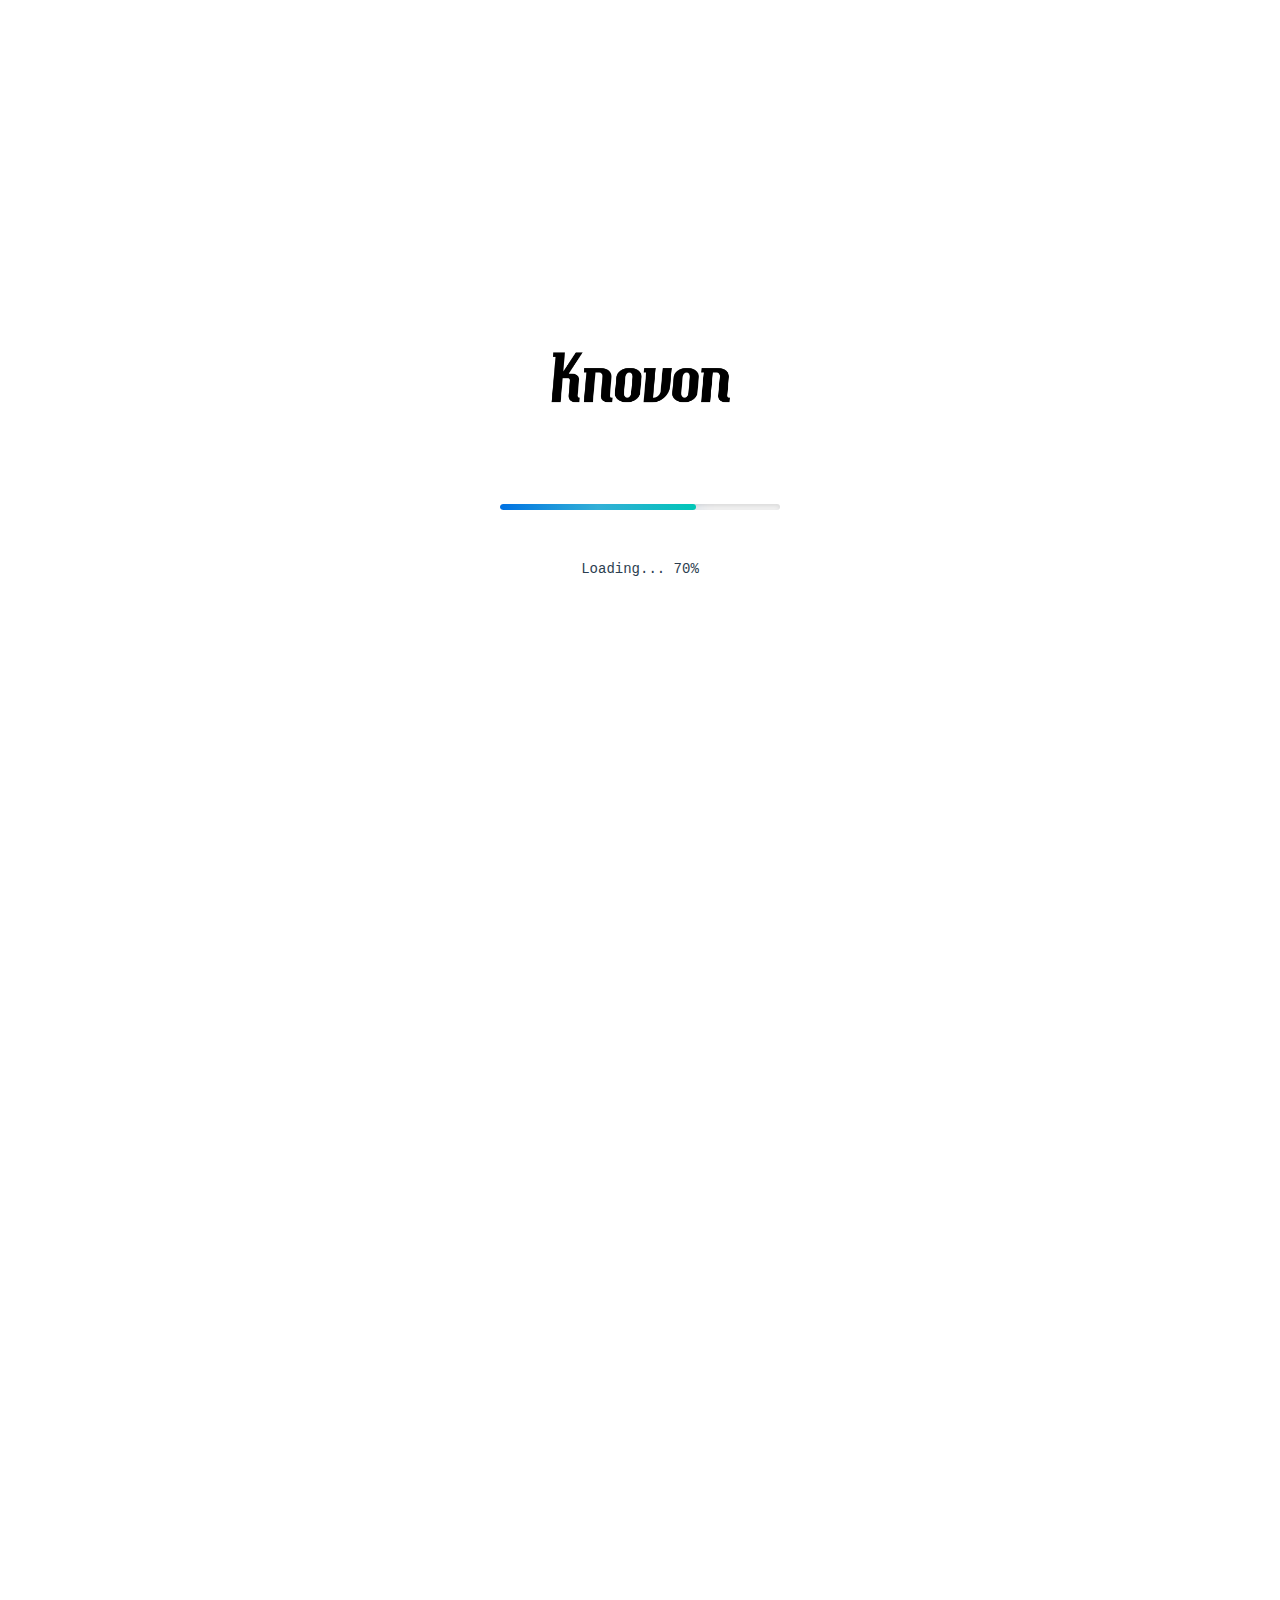
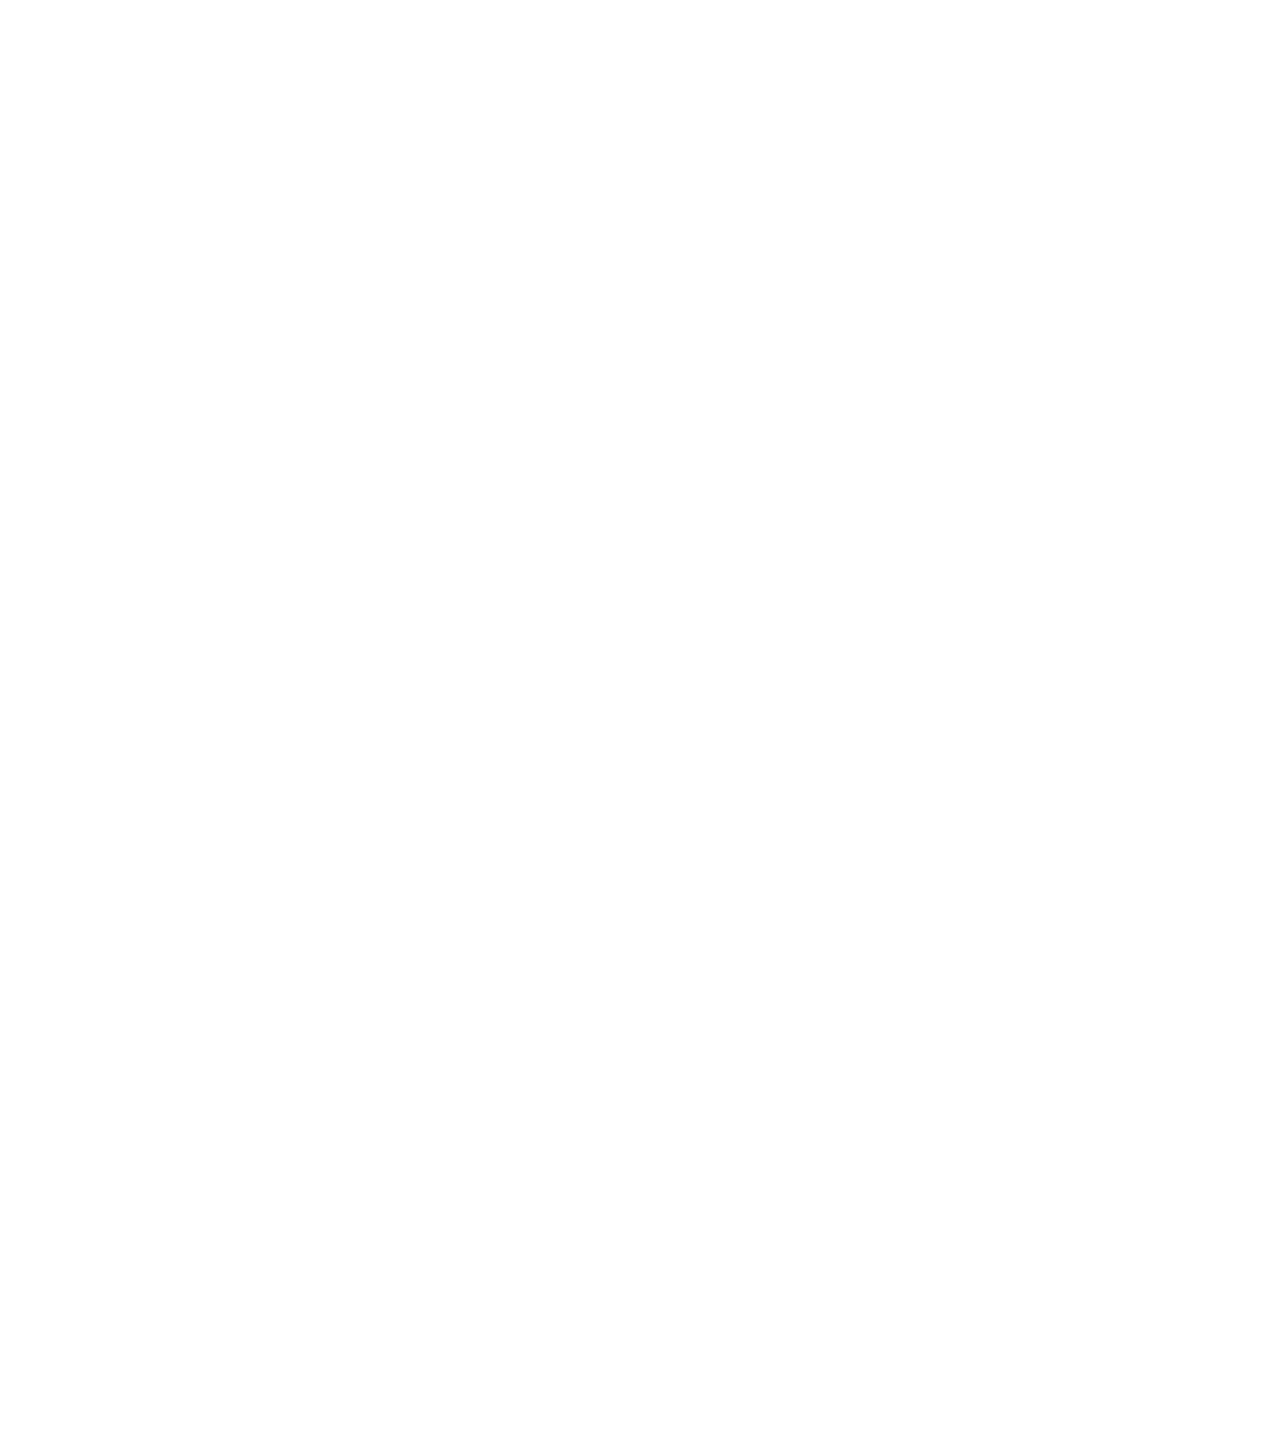
==== commit f38723cb: "update" ====
--- a/index.html
+++ b/index.html
@@ -15,526 +15,533 @@
     <link rel="stylesheet" href="https://cdnjs.cloudflare.com/ajax/libs/font-awesome/6.0.0/css/all.min.css">
 </head>
 <body>
-    <header>
-        <nav class="main-nav">
-            <div class="logo">
-                <a href="index.html">
-                    <img src="images/Knovon_black.png" alt="Knovon Logo" class="logo-img">
-                </a>
-            </div>
-            <div class="nav-container">
-                <ul class="nav-links">
-                    <li class="dropdown">
-                        <a href="#" class="dropdown-trigger">Innovations <i class="fas fa-chevron-down"></i></a>
-                        <div class="mega-dropdown">
-                            <div class="dropdown-content">
-                                <div class="dropdown-section featured">
-                                    <h3>Our Innovations</h3>
-                                    <img src="images/Ofice-Look1.png" alt="Knovon Innovation" class="dropdown-image">
-                                    <p>Creating cutting-edge solutions that shape the future of technology.</p>
-                                    <a href="innovation.html" class="learn-more-btn">View All Projects <i class="fas fa-arrow-right"></i></a>
+    <!-- Splash Screen -->
+    <div class="splash-screen">
+        <div class="splash-content">
+            <div class="particle-container"></div>
+            <img src="images/Knovon_black.png" alt="Knovon Logo" class="splash-logo">
+        </div>
+        <div class="loading-bar">
+            <div class="loading-progress"></div>
+        </div>
+        <div class="loading-text">
+            <span class="loading-message">Initializing...</span>
+        </div>
+    </div>
+
+    <!-- Main Content Wrapper -->
+    <div class="content-wrapper">
+        <!-- Header -->
+        <header>
+            <nav class="main-nav">
+                <div class="logo">
+                    <a href="index.html">
+                        <img src="images/Knovon_black.png" alt="Knovon Logo" class="logo-img">
+                    </a>
+                </div>
+                <div class="nav-container">
+                    <ul class="nav-links">
+                        <li class="dropdown">
+                            <a href="#" class="dropdown-trigger">Innovations <i class="fas fa-chevron-down"></i></a>
+                            <div class="mega-dropdown">
+                                <div class="dropdown-content">
+                                    <div class="dropdown-section featured">
+                                        <h3>Our Innovations</h3>
+                                        <img src="images/Ofice-Look1.png" alt="Knovon Innovation" class="dropdown-image">
+                                        <p>Creating cutting-edge solutions that shape the future of technology.</p>
+                                        <a href="innovation.html" class="learn-more-btn">View All Projects <i class="fas fa-arrow-right"></i></a>
+                                    </div>
+                                    <div class="dropdown-section links">
+                                        <div class="link-column">
+                                            <h4>Featured iOS Apps</h4>
+                                            <div class="app-links">
+                                                <a href="#" class="app-link">
+                                                    <img src="images/excutiveActions.png" alt="Executive Action" class="app-icon">
+                                                    <div class="app-info">
+                                                        <span class="app-name">Executive Action</span>
+                                                        <span class="app-platform">iOS App</span>
+                                                    </div>
+                                                </a>
+                                                <a href="#" class="app-link">
+                                                    <img src="images/Knovon_black.png" alt="Bible App" class="app-icon">
+                                                    <div class="app-info">
+                                                        <span class="app-name">Bible App</span>
+                                                        <span class="app-platform">iOS App</span>
+                                                    </div>
+                                                </a>
+                                            </div>
+                                        </div>
+                                        <div class="link-column">
+                                            <h4>Programs</h4>
+                                            <ul>
+                                                <li><a href="https://kids.knovon.org" target="_blank">Knovon Kids</a></li>
+                                                <li><a href="#">Executive Action</a></li>
+                                                <li><a href="#">Web Programs</a></li>
+                                                <li><a href="#">Browser Extensions</a></li>
+                                                <li><a href="apps.html">More Apps</a></li>
+                                            </ul>
+                                        </div>
+                                        <div class="link-column">
+                                            <h4>Solutions</h4>
+                                            <ul>
+                                                <li><a href="software.html">Software Development</a></li>
+                                                <li><a href="games.html">Game Development</a></li>
+                                                <li><a href="innovation.html">Research & Innovation</a></li>
+                                                <li><a href="careers.html">Join Our Team</a></li>
+                                            </ul>
+                                        </div>
+                                    </div>
                                 </div>
-                                <div class="dropdown-section links">
-                                    <div class="link-column">
-                                        <h4>Featured iOS Apps</h4>
-                                        <div class="app-links">
-                                            <a href="#" class="app-link">
-                                                <img src="images/excutiveActions.png" alt="Executive Action" class="app-icon">
-                                                <div class="app-info">
-                                                    <span class="app-name">Executive Action</span>
-                                                    <span class="app-platform">iOS App</span>
+                            </div>
+                        </li>
+                        <li class="dropdown">
+                            <a href="#" class="dropdown-trigger">About Us <i class="fas fa-chevron-down"></i></a>
+                            <div class="mega-dropdown">
+                                <div class="dropdown-content">
+                                    <div class="dropdown-section featured">
+                                        <h3>About Knovon</h3>
+                                        <img src="https://placehold.co/800x400?text=About+Knovon" alt="Knovon Office" class="dropdown-image">
+                                        <p>Empowering the next generation through innovative technology and hands-on learning experiences.</p>
+                                        <a href="about.html" class="learn-more-btn">Learn More <i class="fas fa-arrow-right"></i></a>
+                                    </div>
+                                    <div class="dropdown-section links">
+                                        <div class="link-column">
+                                            <h4>Company</h4>
+                                            <ul>
+                                                <li><a href="about.html#story">Our Story</a></li>
+                                                <li><a href="about.html#mission">Mission & Values</a></li>
+                                                <li><a href="about.html#team">Leadership Team</a></li>
+                                                <li><a href="about.html#impact">Social Impact</a></li>
+                                            </ul>
+                                        </div>
+                                        <div class="link-column">
+                                            <h4>What We Do</h4>
+                                            <ul>
+                                                <li><a href="software.html">Software Development</a></li>
+                                                <li><a href="games.html">Game Development</a></li>
+                                                <li><a href="training.html">Workforce Training</a></li>
+                                                <li><a href="innovation.html">Innovation Lab</a></li>
+                                            </ul>
+                                        </div>
+                                        <div class="link-column">
+                                            <h4>Latest Updates</h4>
+                                            <div class="news-item">
+                                                <span class="news-date">March 2024</span>
+                                                <a href="#" class="news-link">Knovon Launches New Innovation Lab</a>
+                                            </div>
+                                            <div class="news-item">
+                                                <span class="news-date">February 2024</span>
+                                                <a href="#" class="news-link">Partnership with Local Schools Announced</a>
+                                            </div>
+                                        </div>
+                                    </div>
+                                </div>
+                            </div>
+                        </li>
+                        <li><a href="careers.html">Careers</a></li>
+                        <li class="dropdown">
+                            <a href="#" class="dropdown-trigger">Contact <i class="fas fa-chevron-down"></i></a>
+                            <div class="mega-dropdown">
+                                <div class="dropdown-content">
+                                    <div class="dropdown-section featured">
+                                        <h3>Get in Touch</h3>
+                                        <p>We'd love to hear from you! Reach out through any of these channels.</p>
+                                        <div class="contact-options">
+                                            <a href="mailto:hello@knovon.org" class="contact-option">
+                                                <i class="fas fa-envelope"></i>
+                                                <div class="contact-info">
+                                                    <span class="contact-label">Email Us</span>
+                                                    <span class="contact-value">hello@knovon.org</span>
                                                 </div>
                                             </a>
-                                            <a href="#" class="app-link">
-                                                <img src="images/Knovon_black.png" alt="Bible App" class="app-icon">
-                                                <div class="app-info">
-                                                    <span class="app-name">Bible App</span>
-                                                    <span class="app-platform">iOS App</span>
+                                            <a href="tel:8019870671" class="contact-option">
+                                                <i class="fas fa-phone"></i>
+                                                <div class="contact-info">
+                                                    <span class="contact-label">Call Us</span>
+                                                    <span class="contact-value">(801) 987-0671</span>
                                                 </div>
                                             </a>
-                                        </div>
+                                            <a href="support.html" class="contact-option">
+                                                <i class="fas fa-headset"></i>
+                                                <div class="contact-info">
+                                                    <span class="contact-label">Support</span>
+                                                    <span class="contact-value">Get Help</span>
+                                                </div>
+                                            </a>
+                                        </div>
+                                        <a href="contact.html" class="learn-more-btn">Contact Page <i class="fas fa-arrow-right"></i></a>
                                     </div>
-                                    <div class="link-column">
-                                        <h4>Programs</h4>
-                                        <ul>
-                                            <li><a href="https://kids.knovon.org" target="_blank">Knovon Kids</a></li>
-                                            <li><a href="#">Executive Action</a></li>
-                                            <li><a href="#">Web Programs</a></li>
-                                            <li><a href="#">Browser Extensions</a></li>
-                                            <li><a href="apps.html">More Apps</a></li>
-                                        </ul>
-                                    </div>
-                                    <div class="link-column">
-                                        <h4>Solutions</h4>
-                                        <ul>
-                                            <li><a href="software.html">Software Development</a></li>
-                                            <li><a href="games.html">Game Development</a></li>
-                                            <li><a href="innovation.html">Research & Innovation</a></li>
-                                            <li><a href="careers.html">Join Our Team</a></li>
-                                        </ul>
+                                    <div class="dropdown-section links">
+                                        <div class="link-column">
+                                            <h4>Help & Support</h4>
+                                            <ul>
+                                                <li>
+                                                    <a href="beta-program.html">
+                                                        <i class="fas fa-flask"></i>
+                                                        Beta Program
+                                                    </a>
+                                                </li>
+                                                <li>
+                                                    <a href="report-problem.html">
+                                                        <i class="fas fa-bug"></i>
+                                                        Report a Problem
+                                                    </a>
+                                                </li>
+                                                <li>
+                                                    <a href="account-help.html">
+                                                        <i class="fas fa-user-shield"></i>
+                                                        Account Help
+                                                    </a>
+                                                </li>
+                                                <li>
+                                                    <a href="employee-help.html">
+                                                        <i class="fas fa-id-badge"></i>
+                                                        Employee Help Center
+                                                    </a>
+                                                </li>
+                                            </ul>
+                                        </div>
+                                        <div class="link-column">
+                                            <h4>Connect With Us</h4>
+                                            <ul>
+                                                <li>
+                                                    <a href="https://twitter.com/knovon_" target="_blank">
+                                                        <i class="fab fa-twitter"></i>
+                                                        Twitter
+                                                    </a>
+                                                </li>
+                                                <li>
+                                                    <a href="https://www.linkedin.com/company/knovon/" target="_blank">
+                                                        <i class="fab fa-linkedin"></i>
+                                                        LinkedIn
+                                                    </a>
+                                                </li>
+                                                <li>
+                                                    <a href="https://www.instagram.com/knovon/" target="_blank">
+                                                        <i class="fab fa-instagram"></i>
+                                                        Instagram
+                                                    </a>
+                                                </li>
+                                                <li>
+                                                    <a href="https://www.pinterest.com/knovondev/" target="_blank">
+                                                        <i class="fab fa-pinterest"></i>
+                                                        Pinterest
+                                                    </a>
+                                                </li>
+                                                <li>
+                                                    <a href="https://g.page/r/Cbdf1VD2_lmuEAI/review" target="_blank">
+                                                        <i class="fas fa-star"></i>
+                                                        Leave a Review
+                                                    </a>
+                                                </li>
+                                            </ul>
+                                        </div>
                                     </div>
                                 </div>
                             </div>
-                        </div>
-                    </li>
-                    <li class="dropdown">
-                        <a href="#" class="dropdown-trigger">About Us <i class="fas fa-chevron-down"></i></a>
-                        <div class="mega-dropdown">
-                            <div class="dropdown-content">
-                                <div class="dropdown-section featured">
-                                    <h3>About Knovon</h3>
-                                    <img src="https://placehold.co/800x400?text=About+Knovon" alt="Knovon Office" class="dropdown-image">
-                                    <p>Empowering the next generation through innovative technology and hands-on learning experiences.</p>
-                                    <a href="about.html" class="learn-more-btn">Learn More <i class="fas fa-arrow-right"></i></a>
-                                </div>
-                                <div class="dropdown-section links">
-                                    <div class="link-column">
-                                        <h4>Company</h4>
-                                        <ul>
-                                            <li><a href="about.html#story">Our Story</a></li>
-                                            <li><a href="about.html#mission">Mission & Values</a></li>
-                                            <li><a href="about.html#team">Leadership Team</a></li>
-                                            <li><a href="about.html#impact">Social Impact</a></li>
-                                        </ul>
-                                    </div>
-                                    <div class="link-column">
-                                        <h4>What We Do</h4>
-                                        <ul>
-                                            <li><a href="software.html">Software Development</a></li>
-                                            <li><a href="games.html">Game Development</a></li>
-                                            <li><a href="training.html">Workforce Training</a></li>
-                                            <li><a href="innovation.html">Innovation Lab</a></li>
-                                        </ul>
-                                    </div>
-                                    <div class="link-column">
-                                        <h4>Latest Updates</h4>
-                                        <div class="news-item">
-                                            <span class="news-date">March 2024</span>
-                                            <a href="#" class="news-link">Knovon Launches New Innovation Lab</a>
-                                        </div>
-                                        <div class="news-item">
-                                            <span class="news-date">February 2024</span>
-                                            <a href="#" class="news-link">Partnership with Local Schools Announced</a>
-                                        </div>
-                                    </div>
-                                </div>
-                            </div>
-                        </div>
-                    </li>
-                    <li><a href="careers.html">Careers</a></li>
-                    <li class="dropdown">
-                        <a href="#" class="dropdown-trigger">Contact <i class="fas fa-chevron-down"></i></a>
-                        <div class="mega-dropdown">
-                            <div class="dropdown-content">
-                                <div class="dropdown-section featured">
-                                    <h3>Get in Touch</h3>
-                                    <p>We'd love to hear from you! Reach out through any of these channels.</p>
-                                    <div class="contact-options">
-                                        <a href="mailto:hello@knovon.org" class="contact-option">
-                                            <i class="fas fa-envelope"></i>
-                                            <div class="contact-info">
-                                                <span class="contact-label">Email Us</span>
-                                                <span class="contact-value">hello@knovon.org</span>
-                                            </div>
-                                        </a>
-                                        <a href="tel:8019870671" class="contact-option">
-                                            <i class="fas fa-phone"></i>
-                                            <div class="contact-info">
-                                                <span class="contact-label">Call Us</span>
-                                                <span class="contact-value">(801) 987-0671</span>
-                                            </div>
-                                        </a>
-                                        <a href="support.html" class="contact-option">
-                                            <i class="fas fa-headset"></i>
-                                            <div class="contact-info">
-                                                <span class="contact-label">Support</span>
-                                                <span class="contact-value">Get Help</span>
-                                            </div>
-                                        </a>
-                                    </div>
-                                    <a href="contact.html" class="learn-more-btn">Contact Page <i class="fas fa-arrow-right"></i></a>
-                                </div>
-                                <div class="dropdown-section links">
-                                    <div class="link-column">
-                                        <h4>Help & Support</h4>
-                                        <ul>
-                                            <li>
-                                                <a href="beta-program.html">
-                                                    <i class="fas fa-flask"></i>
-                                                    Beta Program
-                                                </a>
-                                            </li>
-                                            <li>
-                                                <a href="report-problem.html">
-                                                    <i class="fas fa-bug"></i>
-                                                    Report a Problem
-                                                </a>
-                                            </li>
-                                            <li>
-                                                <a href="account-help.html">
-                                                    <i class="fas fa-user-shield"></i>
-                                                    Account Help
-                                                </a>
-                                            </li>
-                                            <li>
-                                                <a href="employee-help.html">
-                                                    <i class="fas fa-id-badge"></i>
-                                                    Employee Help Center
-                                                </a>
-                                            </li>
-                                        </ul>
-                                    </div>
-                                    <div class="link-column">
-                                        <h4>Connect With Us</h4>
-                                        <ul>
-                                            <li>
-                                                <a href="https://twitter.com/knovon_" target="_blank">
-                                                    <i class="fab fa-twitter"></i>
-                                                    Twitter
-                                                </a>
-                                            </li>
-                                            <li>
-                                                <a href="https://www.linkedin.com/company/knovon/" target="_blank">
-                                                    <i class="fab fa-linkedin"></i>
-                                                    LinkedIn
-                                                </a>
-                                            </li>
-                                            <li>
-                                                <a href="https://www.instagram.com/knovon/" target="_blank">
-                                                    <i class="fab fa-instagram"></i>
-                                                    Instagram
-                                                </a>
-                                            </li>
-                                            <li>
-                                                <a href="https://www.pinterest.com/knovondev/" target="_blank">
-                                                    <i class="fab fa-pinterest"></i>
-                                                    Pinterest
-                                                </a>
-                                            </li>
-                                            <li>
-                                                <a href="https://g.page/r/Cbdf1VD2_lmuEAI/review" target="_blank">
-                                                    <i class="fas fa-star"></i>
-                                                    Leave a Review
-                                                </a>
-                                            </li>
-                                        </ul>
-                                    </div>
-                                </div>
-                            </div>
-                        </div>
-                    </li>
-                </ul>
-                <div class="nav-buttons">
-                    <button class="login-btn">Login <i class="fas fa-user"></i></button>
-                </div>
-                <button class="mobile-menu-btn">
-                    <span></span>
-                    <span></span>
-                    <span></span>
-                </button>
+                        </li>
+                    </ul>
+                    <div class="nav-buttons">
+                        <button class="login-btn">Login <i class="fas fa-user"></i></button>
+                    </div>
+                    <button class="mobile-menu-btn">
+                        <span></span>
+                        <span></span>
+                        <span></span>
+                    </button>
+                </div>
+            </nav>
+            <!-- Mobile Menu -->
+            <div class="mobile-menu">
+                <div class="mobile-menu-header">
+                    <img src="images/Knovon_black.png" alt="Knovon Logo" class="mobile-logo">
+                    <button class="mobile-close-btn">
+                        <i class="fas fa-times"></i>
+                    </button>
+                </div>
+                <nav class="mobile-nav">
+                    <ul class="mobile-nav-list">
+                        <li>
+                            <a href="index.html">Home</a>
+                        </li>
+                        <li class="mobile-dropdown">
+                            <button class="mobile-dropdown-trigger">
+                                Innovations
+                                <i class="fas fa-chevron-down"></i>
+                            </button>
+                            <ul class="mobile-dropdown-content">
+                                <li><a href="https://kids.knovon.org">Knovon Kids</a></li>
+                                <li><a href="#">Executive Action</a></li>
+                                <li><a href="#">Web Programs</a></li>
+                                <li><a href="#">Browser Extensions</a></li>
+                                <li><a href="apps.html">All Apps</a></li>
+                            </ul>
+                        </li>
+                        <li class="mobile-dropdown">
+                            <button class="mobile-dropdown-trigger">
+                                About Us
+                                <i class="fas fa-chevron-down"></i>
+                            </button>
+                            <ul class="mobile-dropdown-content">
+                                <li><a href="about.html#story">Our Story</a></li>
+                                <li><a href="about.html#mission">Mission & Values</a></li>
+                                <li><a href="about.html#team">Leadership Team</a></li>
+                                <li><a href="about.html#impact">Social Impact</a></li>
+                            </ul>
+                        </li>
+                        <li>
+                            <a href="careers.html">Careers</a>
+                        </li>
+                        <li class="mobile-dropdown">
+                            <button class="mobile-dropdown-trigger">
+                                Contact
+                                <i class="fas fa-chevron-down"></i>
+                            </button>
+                            <ul class="mobile-dropdown-content">
+                                <li>
+                                    <a href="mailto:hello@knovon.org">
+                                        <i class="fas fa-envelope"></i>
+                                        hello@knovon.org
+                                    </a>
+                                </li>
+                                <li>
+                                    <a href="tel:8019870671">
+                                        <i class="fas fa-phone"></i>
+                                        (801) 987-0671
+                                    </a>
+                                </li>
+                                <li>
+                                    <a href="support.html">
+                                        <i class="fas fa-headset"></i>
+                                        Support
+                                    </a>
+                                </li>
+                                <li>
+                                    <a href="beta-program.html">
+                                        <i class="fas fa-flask"></i>
+                                        Beta Program
+                                    </a>
+                                </li>
+                                <li>
+                                    <a href="report-problem.html">
+                                        <i class="fas fa-bug"></i>
+                                        Report a Problem
+                                    </a>
+                                </li>
+                                <li>
+                                    <a href="account-help.html">
+                                        <i class="fas fa-user-shield"></i>
+                                        Account Help
+                                    </a>
+                                </li>
+                                <li>
+                                    <a href="employee-help.html">
+                                        <i class="fas fa-id-badge"></i>
+                                        Employee Help Center
+                                    </a>
+                                </li>
+                                <li>
+                                    <a href="contact.html">
+                                        <i class="fas fa-arrow-right"></i>
+                                        Contact Page
+                                    </a>
+                                </li>
+                                <li>
+                                    <a href="https://g.page/r/Cbdf1VD2_lmuEAI/review" target="_blank">
+                                        <i class="fas fa-star"></i>
+                                        Leave a Review
+                                    </a>
+                                </li>
+                            </ul>
+                        </li>
+                    </ul>
+                </nav>
+                <div class="mobile-menu-footer">
+                    <button class="login-btn mobile-login">
+                        <i class="fas fa-user"></i>
+                        Login
+                    </button>
+                    <div class="mobile-social-links">
+                        <a href="https://twitter.com/knovon_" target="_blank" aria-label="Follow us on Twitter"><i class="fab fa-twitter"></i></a>
+                        <a href="https://www.linkedin.com/company/knovon/" target="_blank" aria-label="Connect on LinkedIn"><i class="fab fa-linkedin"></i></a>
+                        <a href="https://www.instagram.com/knovon/" target="_blank" aria-label="Follow us on Instagram"><i class="fab fa-instagram"></i></a>
+                        <a href="https://www.pinterest.com/knovondev/" target="_blank" aria-label="Follow us on Pinterest"><i class="fab fa-pinterest"></i></a>
+                    </div>
+                </div>
             </div>
-        </nav>
-        <!-- Mobile Menu -->
-        <div class="mobile-menu">
-            <div class="mobile-menu-header">
-                <img src="images/Knovon_black.png" alt="Knovon Logo" class="mobile-logo">
-                <button class="mobile-close-btn">
-                    <i class="fas fa-times"></i>
-                </button>
+        </header>
+
+        <!-- Main Content -->
+        <main>
+            <section class="hero">
+                <div class="hero-content">
+                    <h1>
+                        <span>Empowering the Next</span>
+                        <span class="highlight">Generation of Tech</span>
+                    </h1>
+                    <p class="hero-description">Building tomorrow's technology leaders through innovative development and hands-on training.</p>
+                    <div class="cta-buttons">
+                        <a href="#what-we-do" class="primary-btn">
+                            Explore Our Work
+                            <i class="fas fa-arrow-right"></i>
+                        </a>
+                        <a href="contact.html" class="secondary-btn">
+                            Get in Touch
+                            <i class="fas fa-envelope"></i>
+                        </a>
+                    </div>
+                </div>
+                <div class="hero-stats">
+                    <div class="stat-item">
+                        <div class="stat-value">1,000+</div>
+                        <div class="stat-label">Tech Participants</div>
+                    </div>
+                    <div class="stat-item">
+                        <div class="stat-value">50+</div>
+                        <div class="stat-label">Active Projects</div>
+                    </div>
+                    <div class="stat-item">
+                        <div class="stat-value">30+</div>
+                        <div class="stat-label">Tech Partners</div>
+                    </div>
+                </div>
+                <div class="hero-background">
+                    <div class="particles"></div>
+                    <div class="gradient-overlay"></div>
+                </div>
+            </section>
+
+            <section id="vision" class="vision-section">
+                <div class="section-container">
+                    <h2>Our Mission</h2>
+                    <div class="vision-cards">
+                        <div class="vision-card">
+                            <i class="fas fa-rocket"></i>
+                            <h3>Innovate</h3>
+                            <p>Developing groundbreaking software, apps, and games that address real-world challenges</p>
+                        </div>
+                        <div class="vision-card">
+                            <i class="fas fa-users"></i>
+                            <h3>Empower</h3>
+                            <p>Providing hands-on training and mentorship to shape tomorrow's tech leaders</p>
+                        </div>
+                        <div class="vision-card">
+                            <i class="fas fa-lightbulb"></i>
+                            <h3>Inspire</h3>
+                            <p>Fostering creativity and innovation through collaborative learning</p>
+                        </div>
+                    </div>
+                </div>
+            </section>
+
+            <section id="what-we-do" class="services-section">
+                <div class="section-container">
+                    <div class="section-header">
+                        <h2>What We Do</h2>
+                        <p class="section-subtitle">Delivering innovative solutions across multiple technology domains</p>
+                    </div>
+                    <div class="services-grid">
+                        <div class="service-card">
+                            <div class="service-icon">
+                                <i class="fas fa-mobile-alt"></i>
+                            </div>
+                            <div class="service-content">
+                                <h3>Software Development</h3>
+                                <p>Building scalable mobile apps, websites, and enterprise solutions that drive business growth</p>
+                                <ul class="service-features">
+                                    <li><i class="fas fa-check"></i> Mobile Applications</li>
+                                    <li><i class="fas fa-check"></i> Web Development</li>
+                                    <li><i class="fas fa-check"></i> Enterprise Solutions</li>
+                                </ul>
+                                <a href="software.html" class="service-link">Learn More <i class="fas fa-arrow-right"></i></a>
+                            </div>
+                        </div>
+                        <div class="service-card">
+                            <div class="service-icon">
+                                <i class="fas fa-gamepad"></i>
+                            </div>
+                            <div class="service-content">
+                                <h3>Game Development</h3>
+                                <p>Creating immersive gaming experiences and custom modifications for popular platforms</p>
+                                <ul class="service-features">
+                                    <li><i class="fas fa-check"></i> Roblox Development</li>
+                                    <li><i class="fas fa-check"></i> Minecraft Mods</li>
+                                    <li><i class="fas fa-check"></i> Custom Game Solutions</li>
+                                </ul>
+                                <a href="games.html" class="service-link">Learn More <i class="fas fa-arrow-right"></i></a>
+                            </div>
+                        </div>
+                        <div class="service-card">
+                            <div class="service-icon">
+                                <i class="fas fa-brain"></i>
+                            </div>
+                            <div class="service-content">
+                                <h3>Research & Innovation</h3>
+                                <p>Pushing boundaries with cutting-edge technology research and development</p>
+                                <ul class="service-features">
+                                    <li><i class="fas fa-check"></i> Artificial Intelligence</li>
+                                    <li><i class="fas fa-check"></i> Machine Learning</li>
+                                    <li><i class="fas fa-check"></i> Emerging Tech</li>
+                                </ul>
+                                <a href="innovation.html" class="service-link">Learn More <i class="fas fa-arrow-right"></i></a>
+                            </div>
+                        </div>
+                        <div class="service-card">
+                            <div class="service-icon">
+                                <i class="fas fa-code-branch"></i>
+                            </div>
+                            <div class="service-content">
+                                <h3>Project Experience</h3>
+                                <p>Gain real-world experience working on cutting-edge technology projects</p>
+                                <ul class="service-features">
+                                    <li><i class="fas fa-check"></i> Hands-on Projects</li>
+                                    <li><i class="fas fa-check"></i> Tech Mentorship</li>
+                                    <li><i class="fas fa-check"></i> Portfolio Building</li>
+                                </ul>
+                                <a href="careers.html" class="service-link">Learn More <i class="fas fa-arrow-right"></i></a>
+                            </div>
+                        </div>
+                    </div>
+                </div>
+            </section>
+        </main>
+
+        <!-- Footer -->
+        <footer>
+            <div class="footer-content">
+                <div class="footer-section">
+                    <h4>Contact Us</h4>
+                    <p>Email: hello@knovon.org</p>
+                    <p>Phone: (801) 987-0671</p>
+                    <p>Location: Utah, United States</p>
+                </div>
+                <div class="footer-section">
+                    <h4>Quick Links</h4>
+                    <ul>
+                        <li><a href="software.html">Software Development</a></li>
+                        <li><a href="innovation.html">Research & Innovation</a></li>
+                        <li><a href="careers.html">Careers</a></li>
+                        <li><a href="contact.html">Contact</a></li>
+                    </ul>
+                </div>
+                <div class="footer-section">
+                    <h4>Follow Us</h4>
+                    <div class="social-links">
+                        <a href="https://twitter.com/knovon_" target="_blank" aria-label="Follow us on Twitter"><i class="fab fa-twitter"></i></a>
+                        <a href="https://www.linkedin.com/company/knovon/" target="_blank" aria-label="Connect on LinkedIn"><i class="fab fa-linkedin"></i></a>
+                        <a href="https://www.instagram.com/knovon/" target="_blank" aria-label="Follow us on Instagram"><i class="fab fa-instagram"></i></a>
+                        <a href="https://www.pinterest.com/knovondev/" target="_blank" aria-label="Follow us on Pinterest"><i class="fab fa-pinterest"></i></a>
+                    </div>
+                </div>
             </div>
-            <nav class="mobile-nav">
-                <ul class="mobile-nav-list">
-                    <li>
-                        <a href="index.html">Home</a>
-                    </li>
-                    <li class="mobile-dropdown">
-                        <button class="mobile-dropdown-trigger">
-                            Innovations
-                            <i class="fas fa-chevron-down"></i>
-                        </button>
-                        <ul class="mobile-dropdown-content">
-                            <li><a href="https://kids.knovon.org">Knovon Kids</a></li>
-                            <li><a href="#">Executive Action</a></li>
-                            <li><a href="#">Web Programs</a></li>
-                            <li><a href="#">Browser Extensions</a></li>
-                            <li><a href="apps.html">All Apps</a></li>
-                        </ul>
-                    </li>
-                    <li class="mobile-dropdown">
-                        <button class="mobile-dropdown-trigger">
-                            About Us
-                            <i class="fas fa-chevron-down"></i>
-                        </button>
-                        <ul class="mobile-dropdown-content">
-                            <li><a href="about.html#story">Our Story</a></li>
-                            <li><a href="about.html#mission">Mission & Values</a></li>
-                            <li><a href="about.html#team">Leadership Team</a></li>
-                            <li><a href="about.html#impact">Social Impact</a></li>
-                        </ul>
-                    </li>
-                    <li>
-                        <a href="careers.html">Careers</a>
-                    </li>
-                    <li class="mobile-dropdown">
-                        <button class="mobile-dropdown-trigger">
-                            Contact
-                            <i class="fas fa-chevron-down"></i>
-                        </button>
-                        <ul class="mobile-dropdown-content">
-                            <li>
-                                <a href="mailto:hello@knovon.org">
-                                    <i class="fas fa-envelope"></i>
-                                    hello@knovon.org
-                                </a>
-                            </li>
-                            <li>
-                                <a href="tel:8019870671">
-                                    <i class="fas fa-phone"></i>
-                                    (801) 987-0671
-                                </a>
-                            </li>
-                            <li>
-                                <a href="support.html">
-                                    <i class="fas fa-headset"></i>
-                                    Support
-                                </a>
-                            </li>
-                            <li>
-                                <a href="beta-program.html">
-                                    <i class="fas fa-flask"></i>
-                                    Beta Program
-                                </a>
-                            </li>
-                            <li>
-                                <a href="report-problem.html">
-                                    <i class="fas fa-bug"></i>
-                                    Report a Problem
-                                </a>
-                            </li>
-                            <li>
-                                <a href="account-help.html">
-                                    <i class="fas fa-user-shield"></i>
-                                    Account Help
-                                </a>
-                            </li>
-                            <li>
-                                <a href="employee-help.html">
-                                    <i class="fas fa-id-badge"></i>
-                                    Employee Help Center
-                                </a>
-                            </li>
-                            <li>
-                                <a href="contact.html">
-                                    <i class="fas fa-arrow-right"></i>
-                                    Contact Page
-                                </a>
-                            </li>
-                            <li>
-                                <a href="https://g.page/r/Cbdf1VD2_lmuEAI/review" target="_blank">
-                                    <i class="fas fa-star"></i>
-                                    Leave a Review
-                                </a>
-                            </li>
-                        </ul>
-                    </li>
-                </ul>
-            </nav>
-            <div class="mobile-menu-footer">
-                <button class="login-btn mobile-login">
-                    <i class="fas fa-user"></i>
-                    Login
-                </button>
-                <div class="mobile-social-links">
-                    <a href="https://twitter.com/knovon_" target="_blank" aria-label="Follow us on Twitter"><i class="fab fa-twitter"></i></a>
-                    <a href="https://www.linkedin.com/company/knovon/" target="_blank" aria-label="Connect on LinkedIn"><i class="fab fa-linkedin"></i></a>
-                    <a href="https://www.instagram.com/knovon/" target="_blank" aria-label="Follow us on Instagram"><i class="fab fa-instagram"></i></a>
-                    <a href="https://www.pinterest.com/knovondev/" target="_blank" aria-label="Follow us on Pinterest"><i class="fab fa-pinterest"></i></a>
-                </div>
+            <div class="footer-bottom">
+                <p>&copy; 2024 Knovon. All rights reserved.</p>
             </div>
-        </div>
-    </header>
-
-    <main>
-        <section class="hero">
-            <div class="hero-content">
-                <h1>
-                    <span>Empowering the Next</span>
-                    <span class="highlight">Generation of Tech</span>
-                </h1>
-                <p class="hero-description">Building tomorrow's technology leaders through innovative development and hands-on training.</p>
-                <div class="cta-buttons">
-                    <a href="#what-we-do" class="primary-btn">
-                        Explore Our Work
-                        <i class="fas fa-arrow-right"></i>
-                    </a>
-                    <a href="contact.html" class="secondary-btn">
-                        Get in Touch
-                        <i class="fas fa-envelope"></i>
-                    </a>
-                </div>
-            </div>
-            <div class="hero-stats">
-                <div class="stat-item">
-                    <div class="stat-value">1,000+</div>
-                    <div class="stat-label">Tech Participants</div>
-                </div>
-                <div class="stat-item">
-                    <div class="stat-value">50+</div>
-                    <div class="stat-label">Active Projects</div>
-                </div>
-                <div class="stat-item">
-                    <div class="stat-value">30+</div>
-                    <div class="stat-label">Tech Partners</div>
-                </div>
-            </div>
-            <div class="hero-background">
-                <div class="particles"></div>
-                <div class="gradient-overlay"></div>
-            </div>
-        </section>
-
-        <section id="vision" class="vision-section">
-            <div class="section-container">
-                <h2>Our Mission</h2>
-                <div class="vision-cards">
-                    <div class="vision-card">
-                        <i class="fas fa-rocket"></i>
-                        <h3>Innovate</h3>
-                        <p>Developing groundbreaking software, apps, and games that address real-world challenges</p>
-                    </div>
-                    <div class="vision-card">
-                        <i class="fas fa-users"></i>
-                        <h3>Empower</h3>
-                        <p>Providing hands-on training and mentorship to shape tomorrow's tech leaders</p>
-                    </div>
-                    <div class="vision-card">
-                        <i class="fas fa-lightbulb"></i>
-                        <h3>Inspire</h3>
-                        <p>Fostering creativity and innovation through collaborative learning</p>
-                    </div>
-                </div>
-            </div>
-        </section>
-
-        <section id="what-we-do" class="services-section">
-            <div class="section-container">
-                <div class="section-header">
-                    <h2>What We Do</h2>
-                    <p class="section-subtitle">Delivering innovative solutions across multiple technology domains</p>
-                </div>
-                <div class="services-grid">
-                    <div class="service-card">
-                        <div class="service-icon">
-                            <i class="fas fa-mobile-alt"></i>
-                        </div>
-                        <div class="service-content">
-                            <h3>Software Development</h3>
-                            <p>Building scalable mobile apps, websites, and enterprise solutions that drive business growth</p>
-                            <ul class="service-features">
-                                <li><i class="fas fa-check"></i> Mobile Applications</li>
-                                <li><i class="fas fa-check"></i> Web Development</li>
-                                <li><i class="fas fa-check"></i> Enterprise Solutions</li>
-                            </ul>
-                            <a href="software.html" class="service-link">Learn More <i class="fas fa-arrow-right"></i></a>
-                        </div>
-                    </div>
-                    <div class="service-card">
-                        <div class="service-icon">
-                            <i class="fas fa-gamepad"></i>
-                        </div>
-                        <div class="service-content">
-                            <h3>Game Development</h3>
-                            <p>Creating immersive gaming experiences and custom modifications for popular platforms</p>
-                            <ul class="service-features">
-                                <li><i class="fas fa-check"></i> Roblox Development</li>
-                                <li><i class="fas fa-check"></i> Minecraft Mods</li>
-                                <li><i class="fas fa-check"></i> Custom Game Solutions</li>
-                            </ul>
-                            <a href="games.html" class="service-link">Learn More <i class="fas fa-arrow-right"></i></a>
-                        </div>
-                    </div>
-                    <div class="service-card">
-                        <div class="service-icon">
-                            <i class="fas fa-brain"></i>
-                        </div>
-                        <div class="service-content">
-                            <h3>Research & Innovation</h3>
-                            <p>Pushing boundaries with cutting-edge technology research and development</p>
-                            <ul class="service-features">
-                                <li><i class="fas fa-check"></i> Artificial Intelligence</li>
-                                <li><i class="fas fa-check"></i> Machine Learning</li>
-                                <li><i class="fas fa-check"></i> Emerging Tech</li>
-                            </ul>
-                            <a href="innovation.html" class="service-link">Learn More <i class="fas fa-arrow-right"></i></a>
-                        </div>
-                    </div>
-                    <div class="service-card">
-                        <div class="service-icon">
-                            <i class="fas fa-code-branch"></i>
-                        </div>
-                        <div class="service-content">
-                            <h3>Project Experience</h3>
-                            <p>Gain real-world experience working on cutting-edge technology projects</p>
-                            <ul class="service-features">
-                                <li><i class="fas fa-check"></i> Hands-on Projects</li>
-                                <li><i class="fas fa-check"></i> Tech Mentorship</li>
-                                <li><i class="fas fa-check"></i> Portfolio Building</li>
-                            </ul>
-                            <a href="careers.html" class="service-link">Learn More <i class="fas fa-arrow-right"></i></a>
-                        </div>
-                    </div>
-                </div>
-            </div>
-        </section>
-    </main>
-
-    <footer>
-        <div class="footer-content">
-            <div class="footer-section">
-                <h4>Contact Us</h4>
-                <p>Email: hello@knovon.org</p>
-                <p>Phone: (801) 987-0671</p>
-                <p>Location: Utah, United States</p>
-            </div>
-            <div class="footer-section">
-                <h4>Quick Links</h4>
-                <ul>
-                    <li><a href="software.html">Software Development</a></li>
-                    <li><a href="innovation.html">Research & Innovation</a></li>
-                    <li><a href="careers.html">Careers</a></li>
-                    <li><a href="contact.html">Contact</a></li>
-                </ul>
-            </div>
-            <div class="footer-section">
-                <h4>Follow Us</h4>
-                <div class="social-links">
-                    <a href="https://twitter.com/knovon_" target="_blank" aria-label="Follow us on Twitter"><i class="fab fa-twitter"></i></a>
-                    <a href="https://www.linkedin.com/company/knovon/" target="_blank" aria-label="Connect on LinkedIn"><i class="fab fa-linkedin"></i></a>
-                    <a href="https://www.instagram.com/knovon/" target="_blank" aria-label="Follow us on Instagram"><i class="fab fa-instagram"></i></a>
-                    <a href="https://www.pinterest.com/knovondev/" target="_blank" aria-label="Follow us on Pinterest"><i class="fab fa-pinterest"></i></a>
-                </div>
-            </div>
-        </div>
-        <div class="footer-bottom">
-            <p>&copy; 2024 Knovon. All rights reserved.</p>
-        </div>
-    </footer>
-
-    <div class="loading">
-        <div class="loading-content">
-            <img src="images/Knovon_black.png" alt="Knovon Logo" class="loading-logo">
-            <div class="loading-progress">
-                <div class="progress-bar"></div>
-            </div>
-            <div class="loading-text">
-                <span class="loading-message">Initializing</span>
-                <span class="loading-dots">...</span>
-            </div>
-        </div>
+        </footer>
     </div>
 
     <!-- Scripts -->
     <script src="https://cdnjs.cloudflare.com/ajax/libs/font-awesome/6.0.0/js/all.min.js"></script>
-    <script type="module" src="script.js"></script>
+    <script src="script.js"></script>
 </body>
 </html>
--- a/styles.css
+++ b/styles.css
@@ -927,20 +927,63 @@
     animation: logo-pulse 1.2s infinite;
 }
 
+.loading-bar {
+    width: 280px;
+    height: 6px;
+    background: rgba(0, 0, 0, 0.05);
+    border-radius: 100px;
+    overflow: hidden;
+    position: relative;
+    box-shadow: inset 0 2px 4px rgba(0, 0, 0, 0.1);
+    margin: 2rem 0;
+}
+
 .loading-progress {
-    width: 200px;
-    height: 4px;
-    background: rgba(0, 113, 227, 0.1);
-    border-radius: 2px;
-    overflow: hidden;
-}
-
-.progress-bar {
     width: 0%;
     height: 100%;
-    background: var(--primary-color);
-    border-radius: 2px;
-    animation: progress 0.8s ease-in-out forwards;
+    background: linear-gradient(90deg, 
+        var(--primary-color), 
+        var(--secondary-color), 
+        var(--primary-color));
+    background-size: 200% 100%;
+    border-radius: 100px;
+    transition: width 0.3s ease-out;
+    position: relative;
+    animation: gradient-shift 2s linear infinite;
+    box-shadow: 0 0 20px rgba(0, 113, 227, 0.4);
+}
+
+.loading-progress::after {
+    content: '';
+    position: absolute;
+    top: 0;
+    left: 0;
+    right: 0;
+    bottom: 0;
+    background: linear-gradient(90deg, 
+        rgba(255, 255, 255, 0.1),
+        rgba(255, 255, 255, 0.2),
+        rgba(255, 255, 255, 0.1));
+    background-size: 200% 100%;
+    animation: shine 1.5s linear infinite;
+}
+
+@keyframes gradient-shift {
+    0% {
+        background-position: 100% 0;
+    }
+    100% {
+        background-position: -100% 0;
+    }
+}
+
+@keyframes shine {
+    0% {
+        background-position: 200% 0;
+    }
+    100% {
+        background-position: -200% 0;
+    }
 }
 
 .loading-text {
@@ -971,17 +1014,6 @@
     100% {
         transform: scale(1);
         filter: brightness(1);
-    }
-}
-
-@keyframes progress {
-    0% {
-        width: 0%;
-        background: var(--primary-color);
-    }
-    100% {
-        width: 100%;
-        background: var(--secondary-color);
     }
 }
 
@@ -1393,4 +1425,131 @@
         font-size: 0.85rem;
         padding: 0.5rem;
     }
+}
+
+/* Updated Splash Screen */
+.splash-screen {
+    position: fixed;
+    top: 0;
+    left: 0;
+    width: 100%;
+    height: 100%;
+    background: #ffffff;
+    display: flex;
+    flex-direction: column;
+    justify-content: center;
+    align-items: center;
+    z-index: 9999;
+}
+
+.splash-screen h1 {
+    position: absolute;
+    width: 1px;
+    height: 1px;
+    padding: 0;
+    margin: -1px;
+    overflow: hidden;
+    clip: rect(0, 0, 0, 0);
+    border: 0;
+}
+
+.splash-logo {
+    width: 200px;
+    height: auto;
+    margin-bottom: 2rem;
+    animation: pulse 2s infinite;
+}
+
+.splash-logo img {
+    width: 100%;
+    height: auto;
+    display: block;
+}
+
+.loading-bar {
+    width: 280px;
+    height: 6px;
+    background: rgba(0, 0, 0, 0.05);
+    border-radius: 100px;
+    overflow: hidden;
+    position: relative;
+    box-shadow: inset 0 2px 4px rgba(0, 0, 0, 0.1);
+}
+
+.loading-progress {
+    width: 0%;
+    height: 100%;
+    background: linear-gradient(90deg, 
+        var(--primary-color) 0%, 
+        var(--secondary-color) 50%, 
+        var(--primary-color) 100%);
+    background-size: 200% 100%;
+    border-radius: 100px;
+    transition: width 0.3s ease-out;
+    animation: gradient-shift 2s linear infinite;
+}
+
+.loading-progress::after {
+    content: '';
+    position: absolute;
+    top: 0;
+    left: 0;
+    right: 0;
+    bottom: 0;
+    background: linear-gradient(90deg,
+        rgba(255, 255, 255, 0) 0%,
+        rgba(255, 255, 255, 0.2) 50%,
+        rgba(255, 255, 255, 0) 100%);
+    animation: shine 1.5s linear infinite;
+}
+
+.loading-text {
+    margin-top: 1rem;
+    font-size: 14px;
+    color: var(--text-color);
+    font-weight: 500;
+    text-align: center;
+}
+
+@keyframes pulse {
+    0% {
+        transform: scale(1);
+        opacity: 0.8;
+    }
+    50% {
+        transform: scale(1.05);
+        opacity: 1;
+    }
+    100% {
+        transform: scale(1);
+        opacity: 0.8;
+    }
+}
+
+@keyframes gradient-shift {
+    0% { background-position: 200% 0; }
+    100% { background-position: -200% 0; }
+}
+
+@keyframes shine {
+    0% { transform: translateX(-100%); }
+    100% { transform: translateX(100%); }
+}
+
+.content-wrapper {
+    opacity: 0;
+    transition: opacity 0.3s ease-in;
+}
+
+.content-wrapper.visible {
+    opacity: 1;
+}
+
+/* Hide splash screen when JavaScript is disabled */
+.no-js .splash-screen {
+    display: none;
+}
+
+.no-js .content-wrapper {
+    opacity: 1;
 } 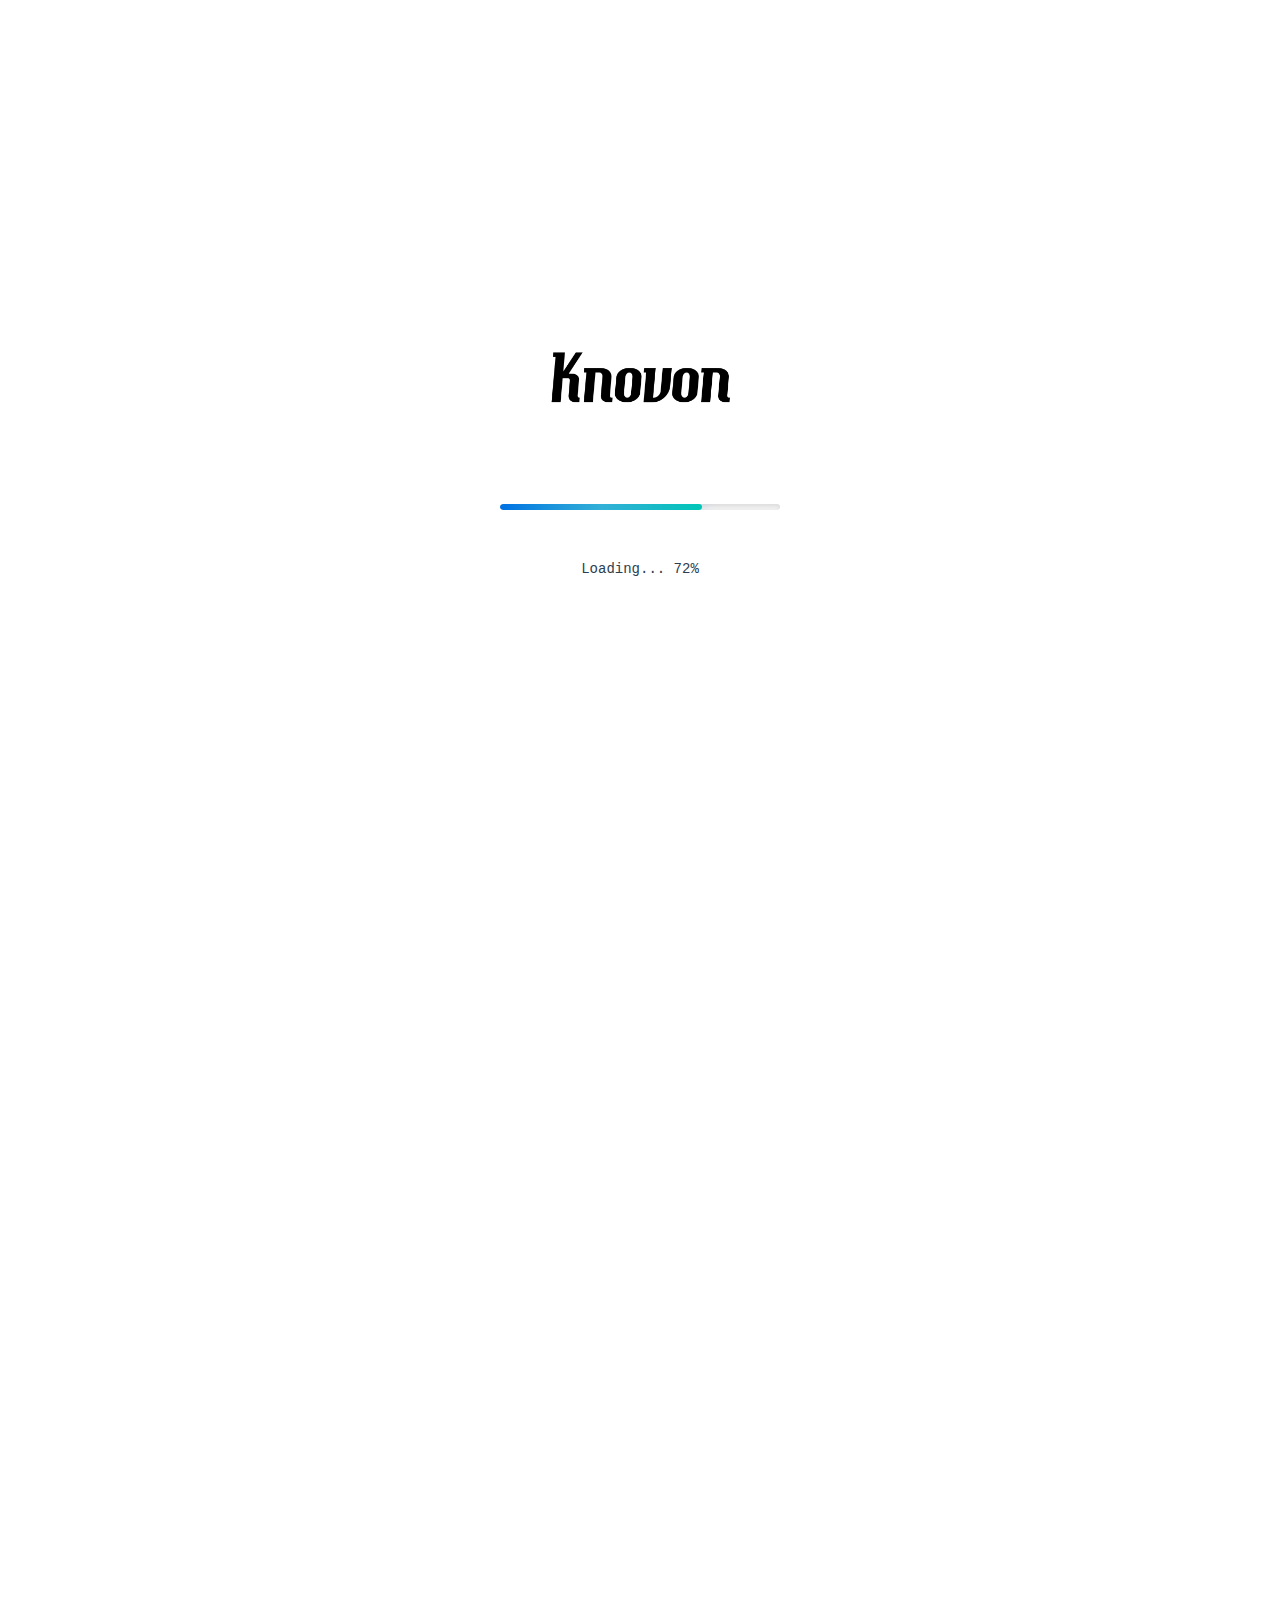
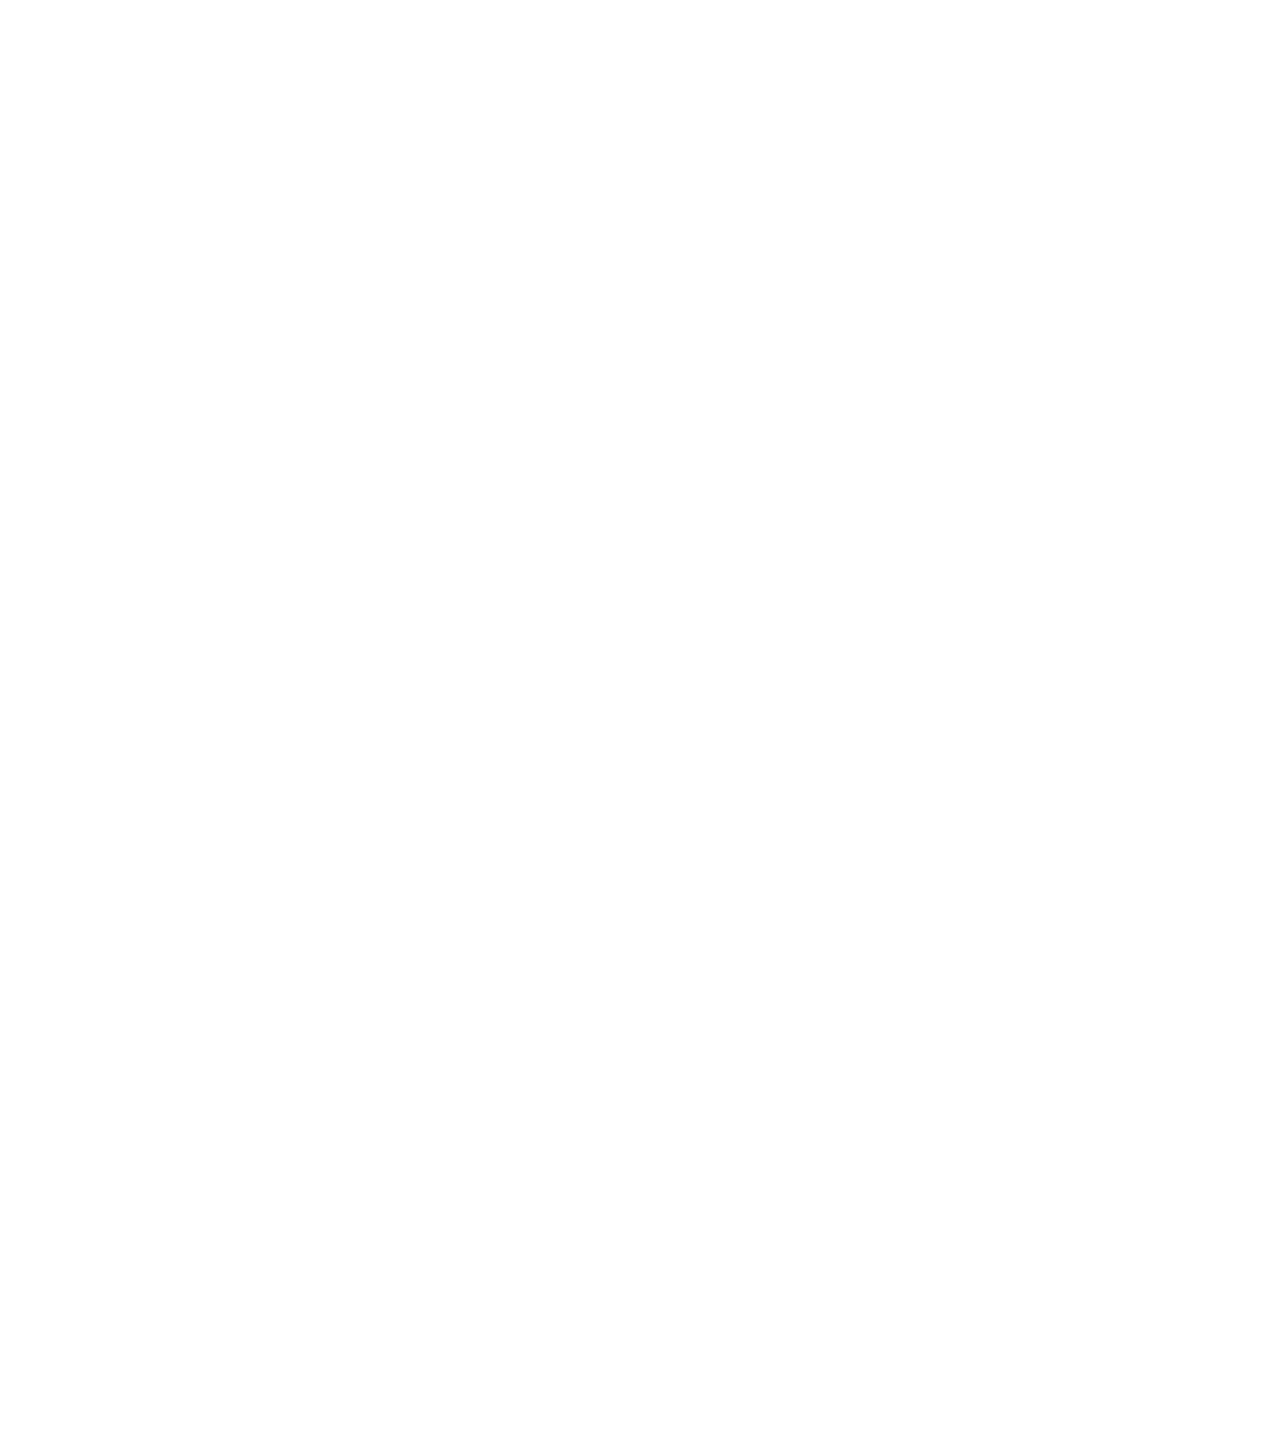
==== commit b622efe3: "x" ====
--- a/index.html
+++ b/index.html
@@ -63,7 +63,7 @@
                                                     </div>
                                                 </a>
                                                 <a href="#" class="app-link">
-                                                    <img src="images/Knovon_black.png" alt="Bible App" class="app-icon">
+                                                    <img src="images/bible.png" alt="Bible App" class="app-icon">
                                                     <div class="app-info">
                                                         <span class="app-name">Bible App</span>
                                                         <span class="app-platform">iOS App</span>
@@ -100,7 +100,7 @@
                                 <div class="dropdown-content">
                                     <div class="dropdown-section featured">
                                         <h3>About Knovon</h3>
-                                        <img src="https://placehold.co/800x400?text=About+Knovon" alt="Knovon Office" class="dropdown-image">
+                                        <img src="images/KnovonStock00002.png" alt="Knovon Office" class="dropdown-image">
                                         <p>Empowering the next generation through innovative technology and hands-on learning experiences.</p>
                                         <a href="about.html" class="learn-more-btn">Learn More <i class="fas fa-arrow-right"></i></a>
                                     </div>
@@ -124,14 +124,22 @@
                                             </ul>
                                         </div>
                                         <div class="link-column">
-                                            <h4>Latest Updates</h4>
-                                            <div class="news-item">
-                                                <span class="news-date">March 2024</span>
-                                                <a href="#" class="news-link">Knovon Launches New Innovation Lab</a>
-                                            </div>
-                                            <div class="news-item">
-                                                <span class="news-date">February 2024</span>
-                                                <a href="#" class="news-link">Partnership with Local Schools Announced</a>
+                                            <h4>Featured Brands</h4>
+                                            <div class="app-links">
+                                                <a href="https://spaceflighttracker.com" target="_blank" class="app-link">
+                                                    <img src="images/SpaceFlightTracker.png" alt="SpaceFlight Tracker" class="app-icon">
+                                                    <div class="app-info">
+                                                        <span class="app-name">SpaceFlight Tracker</span>
+                                                        <span class="app-platform">Live Space Updates</span>
+                                                    </div>
+                                                </a>
+                                                <a href="https://kids.knovon.org" target="_blank" class="app-link">
+                                                    <img src="images/knovon-kids.png" alt="Knovon Kids" class="app-icon">
+                                                    <div class="app-info">
+                                                        <span class="app-name">Knovon Kids</span>
+                                                        <span class="app-platform">Learning Platform</span>
+                                                    </div>
+                                                </a>
                                             </div>
                                         </div>
                                     </div>
